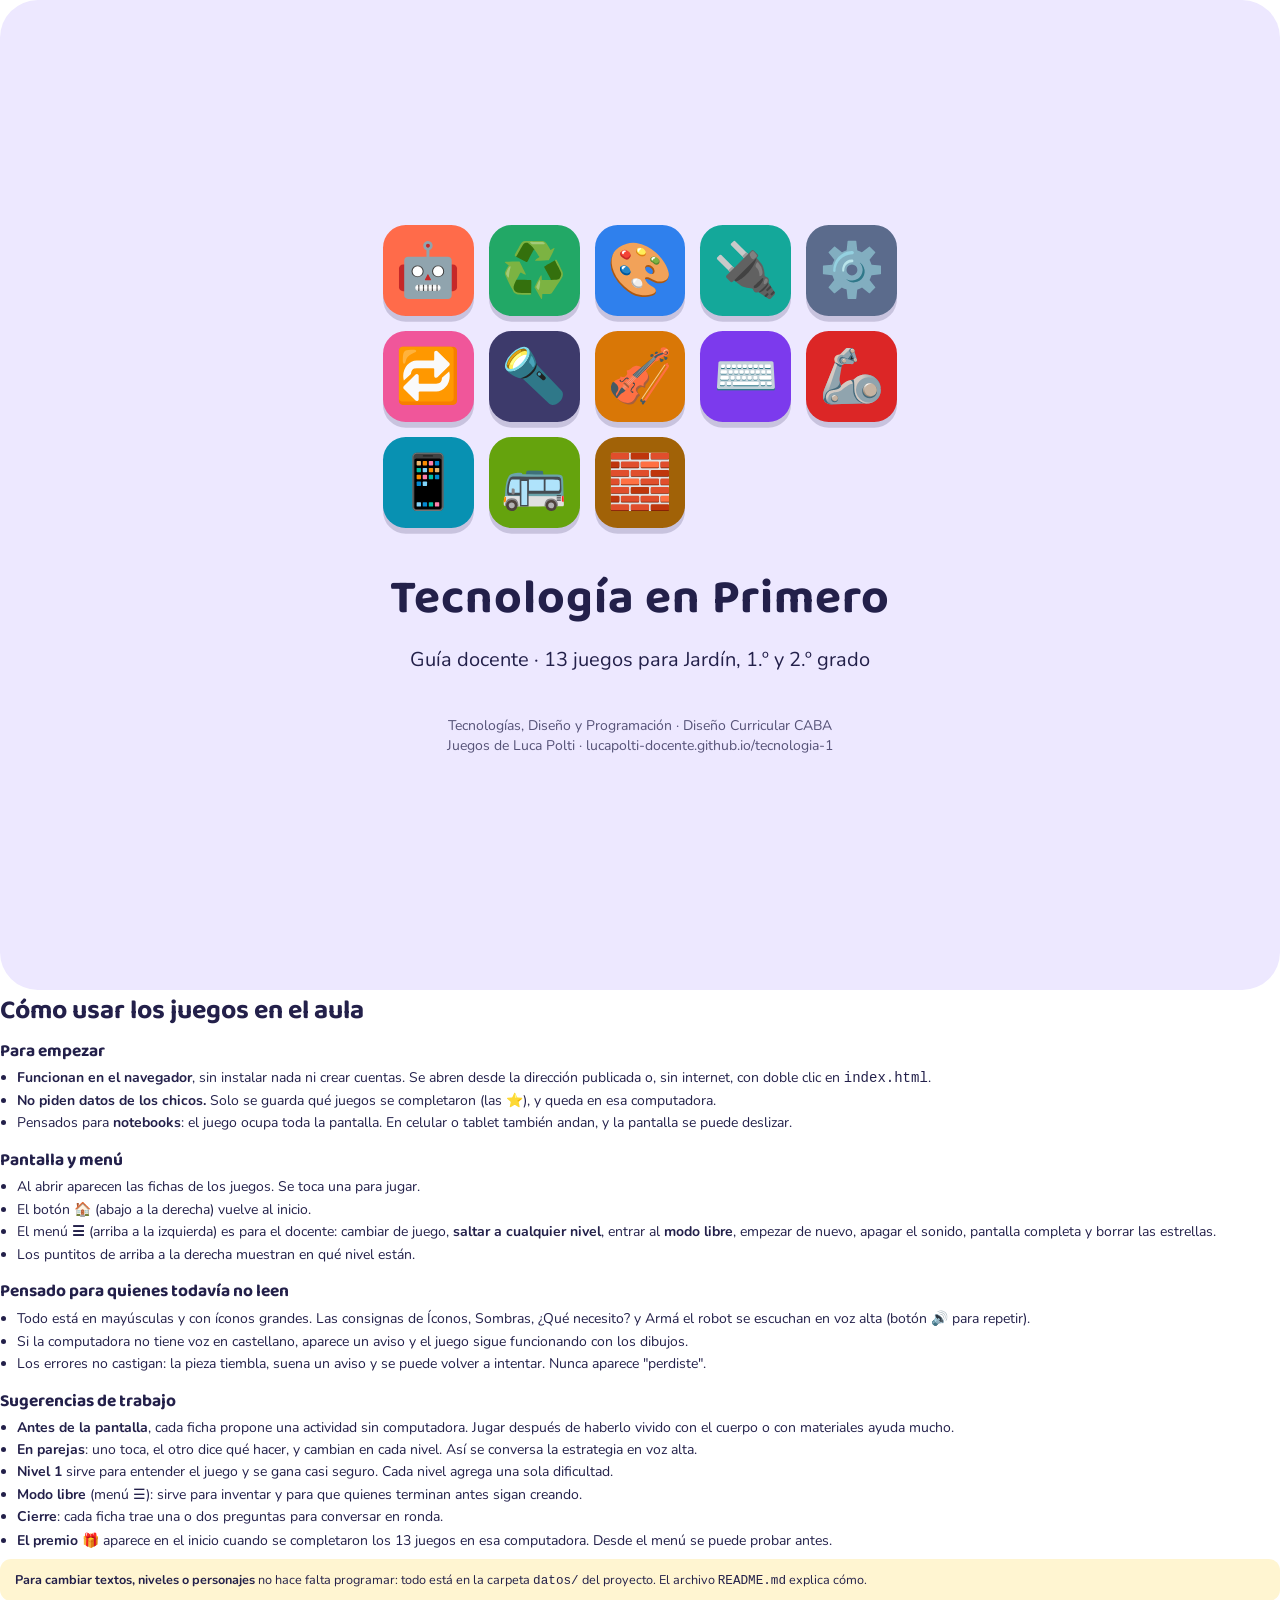
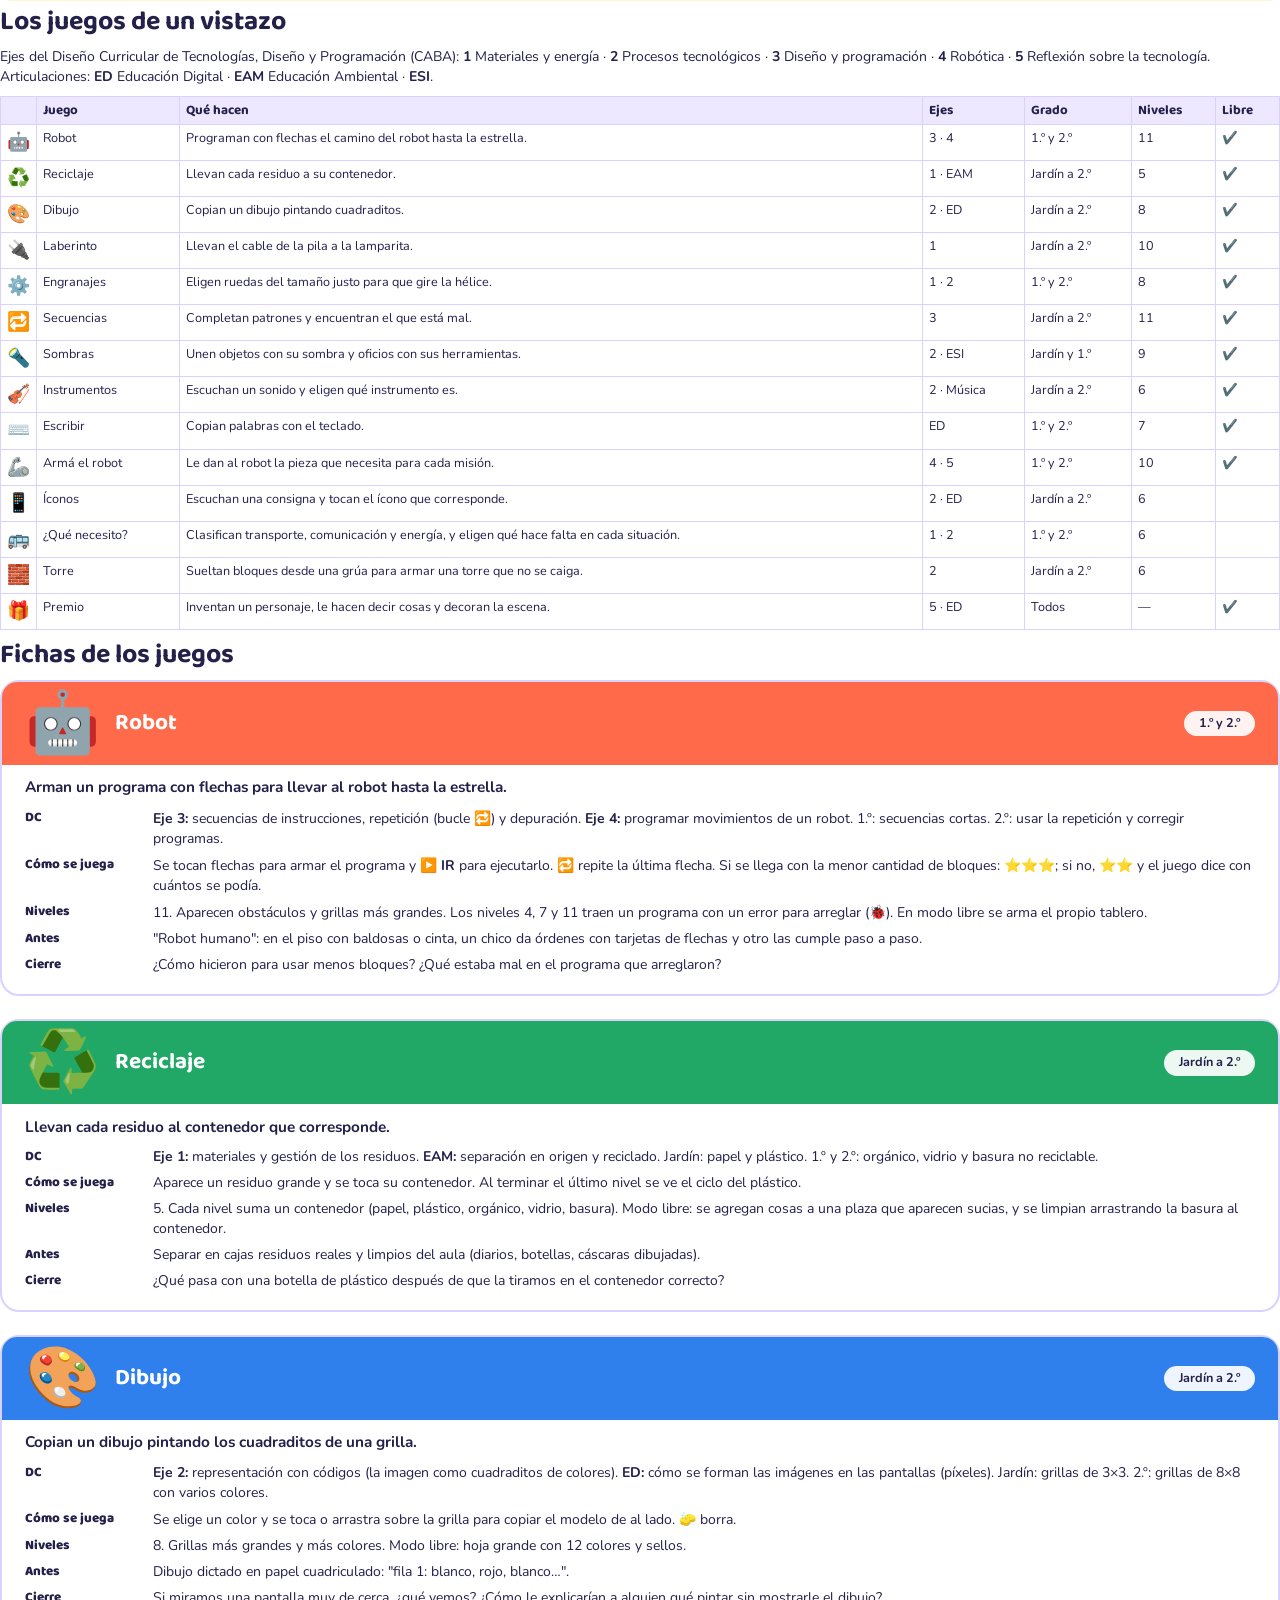
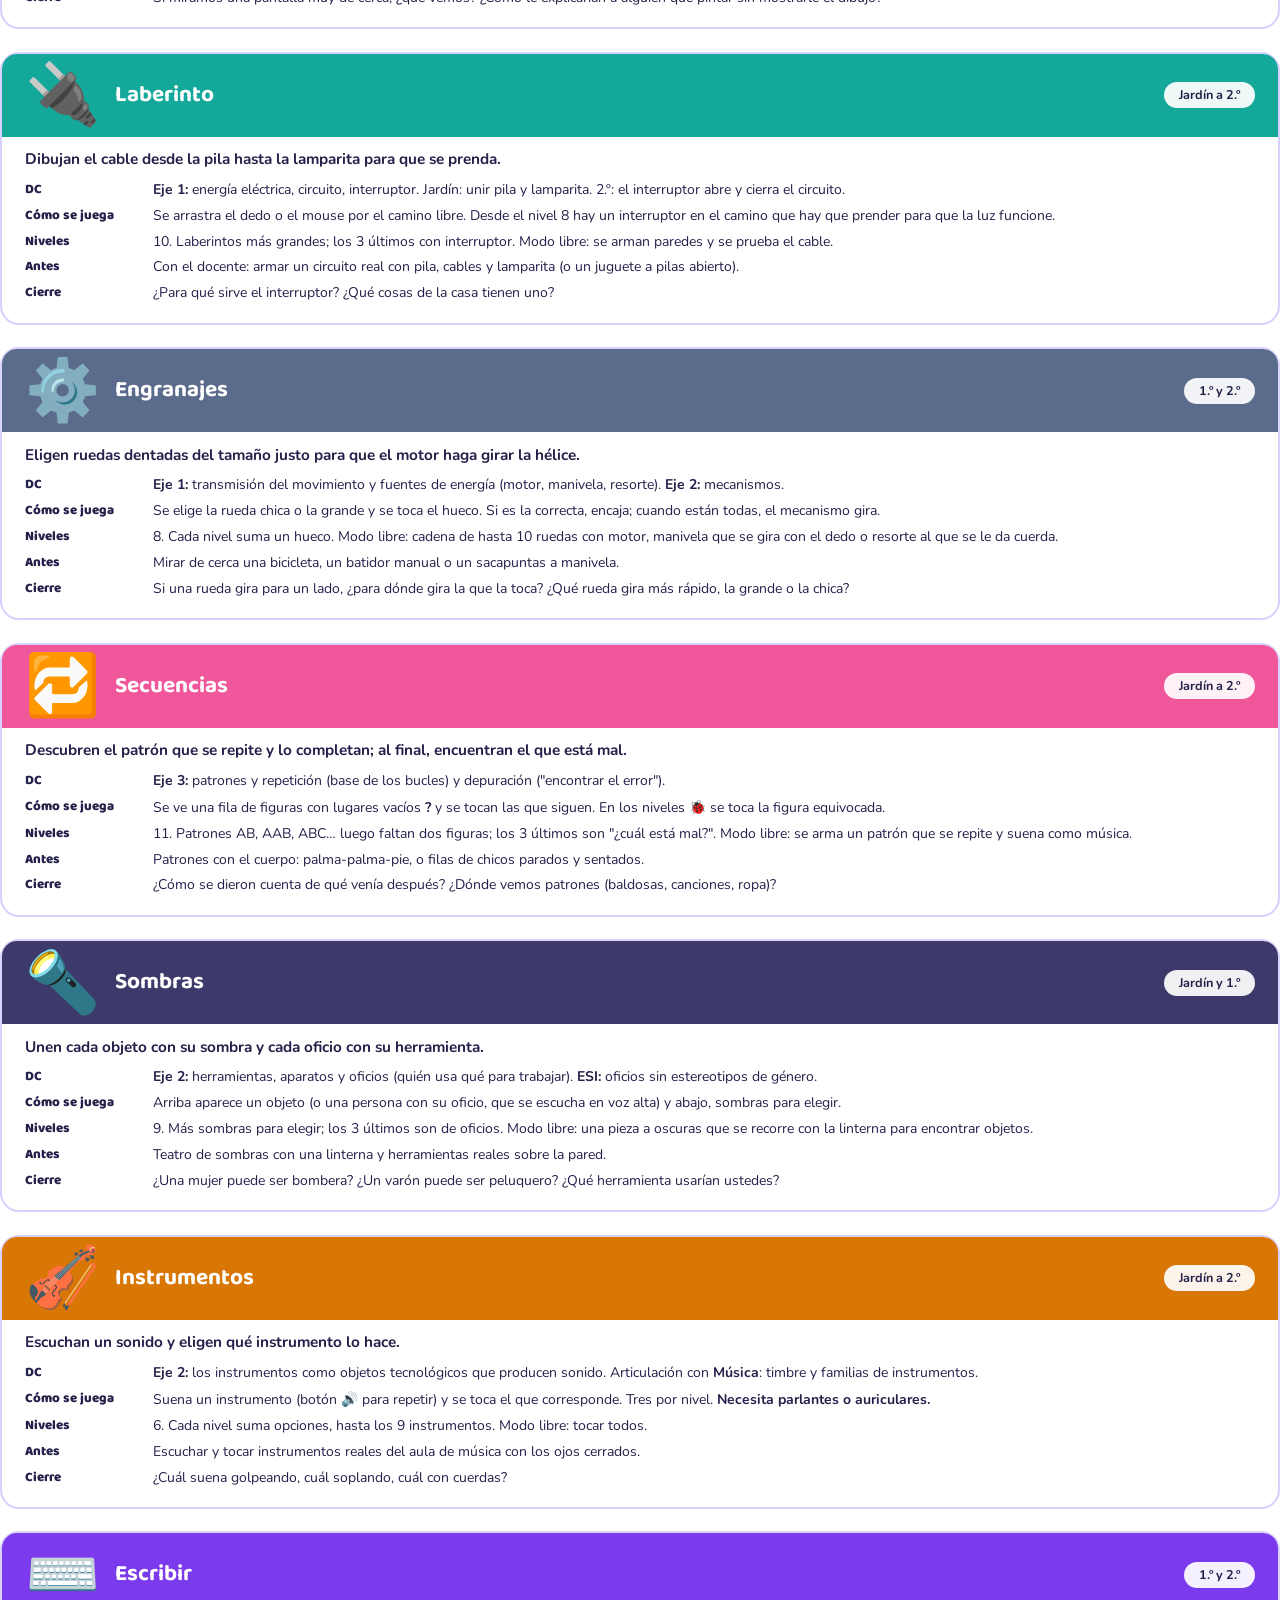
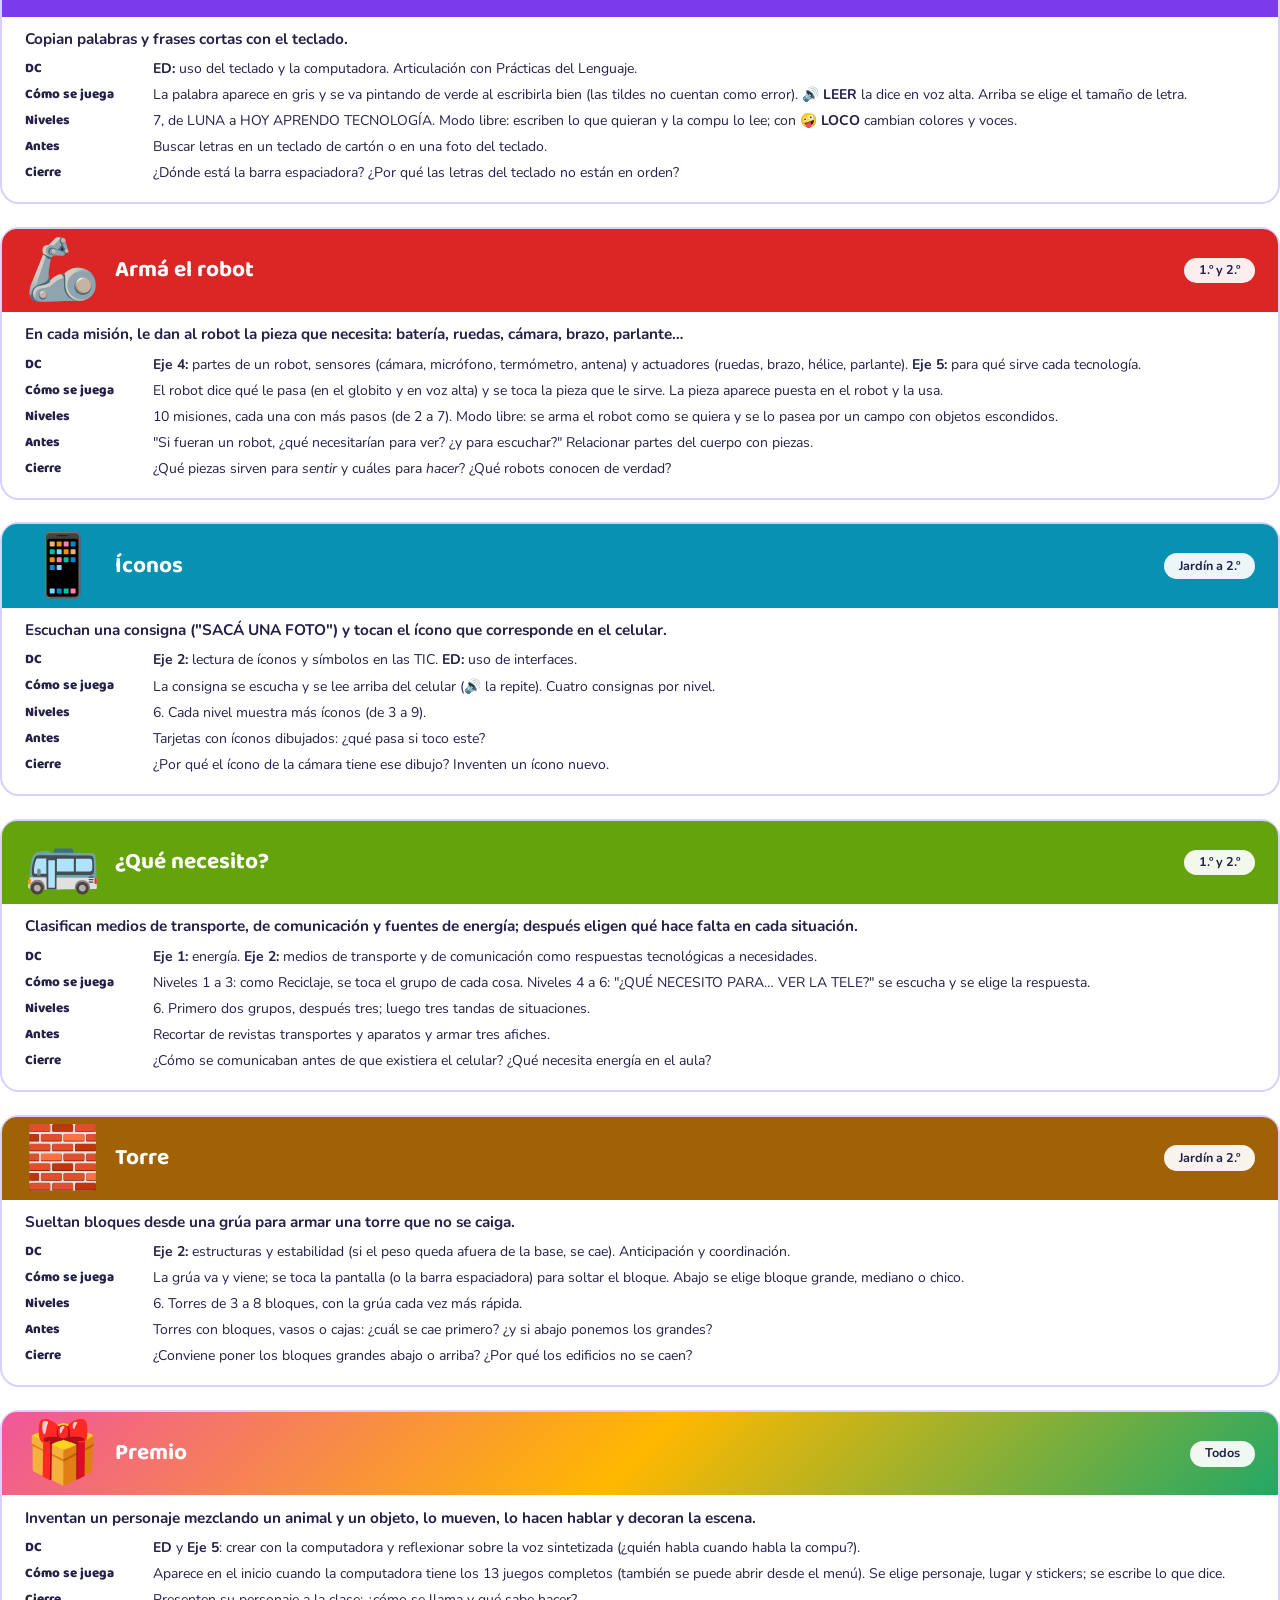
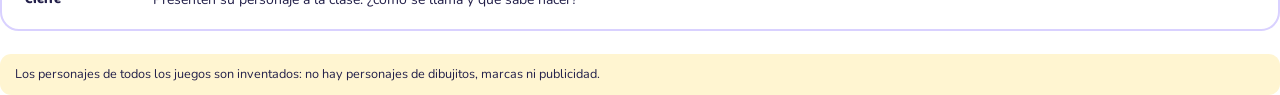
==== docentes/guia-docente.html @ 59cbd18e "Sumar página y guía para docentes, README y decisiones - docentes/index.html con botón para descarga" ====
<!doctype html>
<html lang="es">
<head>
<meta charset="utf-8">
<meta name="viewport" content="width=device-width, initial-scale=1">
<title>Guía docente · Tecnología en Primero</title>
<link rel="stylesheet" href="https://fonts.googleapis.com/css2?family=Baloo+2:wght@600;800&family=Nunito:wght@400;700&family=Noto+Color+Emoji&display=swap">
<style>
/* Para regenerar el PDF: abrir este archivo en Chrome → Imprimir → Guardar como PDF (A4, sin márgenes extra, con gráficos de fondo) */
@page{size:A4;margin:16mm 15mm 16mm 15mm}
:root{--ink:#23204A;--bg:#EDE8FF;--soft:#D9D1FF;--emoji:"Segoe UI Emoji","Apple Color Emoji","Noto Color Emoji",sans-serif}
*{box-sizing:border-box}
body{margin:0;font-family:Nunito,"Trebuchet MS",Arial,var(--emoji);color:var(--ink);font-size:10.5pt;line-height:1.45;-webkit-print-color-adjust:exact;print-color-adjust:exact}
h1,h2,h3{font-family:"Baloo 2","Trebuchet MS",Arial,var(--emoji);line-height:1.1;margin:0 0 .4em}
h2{font-size:20pt;margin-top:.2em}
h3{font-size:13pt;margin-top:1em}
p{margin:.3em 0 .6em}
ul{margin:.2em 0 .6em;padding-left:1.2em}
li{margin:.15em 0}
.pagina{page-break-after:always;break-after:page}
.pagina:last-child{page-break-after:auto;break-after:auto}
.emo{font-family:var(--emoji)}

/* portada */
.portada{height:262mm;display:flex;flex-direction:column;justify-content:center;align-items:center;text-align:center;background:var(--bg);border-radius:10mm;padding:20mm}
.portada .grilla{display:grid;grid-template-columns:repeat(5,1fr);gap:4mm;margin-bottom:12mm}
.portada .grilla span{width:24mm;height:24mm;border-radius:6mm;display:grid;place-items:center;font-size:14mm;font-family:var(--emoji);box-shadow:0 1.5mm 0 rgba(35,32,74,.18)}
.portada h1{font-size:36pt;letter-spacing:.02em}
.portada .sub{font-size:15pt;margin:0 0 10mm}
.portada .pie{font-size:10.5pt;opacity:.75}

/* tablas */
table{width:100%;border-collapse:collapse;font-size:9.5pt;margin:.4em 0 .8em}
th,td{border:1px solid var(--soft);padding:4px 6px;vertical-align:top;text-align:left}
th{background:var(--bg);font-family:"Baloo 2",Arial,sans-serif;font-size:10pt}
td.ico{font-family:var(--emoji);font-size:14pt;text-align:center;width:9mm}

/* fichas */
.ficha{border:2px solid var(--soft);border-radius:5mm;padding:5mm 6mm;margin-bottom:6mm;break-inside:avoid;page-break-inside:avoid}
.ficha header{display:flex;align-items:center;gap:4mm;margin:-5mm -6mm 3mm;padding:3mm 6mm;border-radius:4mm 4mm 0 0;color:#fff}
.ficha header .i{font-size:16mm;line-height:1;font-family:var(--emoji)}
.ficha header h3{margin:0;font-size:17pt;color:#fff}
.ficha header .grado{margin-left:auto;background:rgba(255,255,255,.92);color:var(--ink);border-radius:99px;padding:1mm 4mm;font-weight:700;font-size:9.5pt;white-space:nowrap}
.ficha .que{font-size:11.5pt;font-weight:700}
.ficha dl{display:grid;grid-template-columns:30mm 1fr;gap:1.5mm 4mm;margin:2mm 0 0}
.ficha dt{font-family:"Baloo 2",Arial,sans-serif;font-weight:800;font-size:10pt}
.ficha dd{margin:0}
.nota{background:#FFF5D1;border-radius:3mm;padding:3mm 4mm;font-size:9.5pt}
.recy{display:inline-block;width:1em;height:1em;vertical-align:-.14em}
</style>
</head>
<body>

<!-- PORTADA -->
<section class="pagina">
  <div class="portada">
    <div class="grilla">
      <span style="background:#FF6B4A">🤖</span><span style="background:#22A866">♻️</span><span style="background:#2F80ED">🎨</span><span style="background:#14A89A">🔌</span><span style="background:#5B6B8C">⚙️</span>
      <span style="background:#F0569A">🔁</span><span style="background:#3D3A6B">🔦</span><span style="background:#D97706">🎻</span><span style="background:#7C3AED">⌨️</span><span style="background:#DC2626">🦾</span>
      <span style="background:#0891B2">📱</span><span style="background:#65A30D">🚌</span><span style="background:#A16207">🧱</span>
    </div>
    <h1>Tecnología en Primero</h1>
    <p class="sub">Guía docente · 13 juegos para Jardín, 1.º y 2.º grado</p>
    <p class="pie">Tecnologías, Diseño y Programación · Diseño Curricular CABA<br>Juegos de Luca Polti · lucapolti-docente.github.io/tecnologia-1</p>
  </div>
</section>

<!-- CÓMO USAR -->
<section class="pagina">
  <h2>Cómo usar los juegos en el aula</h2>
  <h3>Para empezar</h3>
  <ul>
    <li><b>Funcionan en el navegador</b>, sin instalar nada ni crear cuentas. Se abren desde la dirección publicada o, sin internet, con doble clic en <code>index.html</code>.</li>
    <li><b>No piden datos de los chicos.</b> Solo se guarda qué juegos se completaron (las ⭐), y queda en esa computadora.</li>
    <li>Pensados para <b>notebooks</b>: el juego ocupa toda la pantalla. En celular o tablet también andan, y la pantalla se puede deslizar.</li>
  </ul>
  <h3>Pantalla y menú</h3>
  <ul>
    <li>Al abrir aparecen las fichas de los juegos. Se toca una para jugar.</li>
    <li>El botón <span class="emo">🏠</span> (abajo a la derecha) vuelve al inicio.</li>
    <li>El menú <b>☰</b> (arriba a la izquierda) es para el docente: cambiar de juego, <b>saltar a cualquier nivel</b>, entrar al <b>modo libre</b>, empezar de nuevo, apagar el sonido, pantalla completa y borrar las estrellas.</li>
    <li>Los puntitos de arriba a la derecha muestran en qué nivel están.</li>
  </ul>
  <h3>Pensado para quienes todavía no leen</h3>
  <ul>
    <li>Todo está en mayúsculas y con íconos grandes. Las consignas de Íconos, Sombras, ¿Qué necesito? y Armá el robot se escuchan en voz alta (botón <span class="emo">🔊</span> para repetir).</li>
    <li>Si la computadora no tiene voz en castellano, aparece un aviso y el juego sigue funcionando con los dibujos.</li>
    <li>Los errores no castigan: la pieza tiembla, suena un aviso y se puede volver a intentar. Nunca aparece "perdiste".</li>
  </ul>
  <h3>Sugerencias de trabajo</h3>
  <ul>
    <li><b>Antes de la pantalla</b>, cada ficha propone una actividad sin computadora. Jugar después de haberlo vivido con el cuerpo o con materiales ayuda mucho.</li>
    <li><b>En parejas</b>: uno toca, el otro dice qué hacer, y cambian en cada nivel. Así se conversa la estrategia en voz alta.</li>
    <li><b>Nivel 1</b> sirve para entender el juego y se gana casi seguro. Cada nivel agrega una sola dificultad.</li>
    <li><b>Modo libre</b> (menú ☰): sirve para inventar y para que quienes terminan antes sigan creando.</li>
    <li><b>Cierre</b>: cada ficha trae una o dos preguntas para conversar en ronda.</li>
    <li><b>El premio <span class="emo">🎁</span></b> aparece en el inicio cuando se completaron los 13 juegos en esa computadora. Desde el menú se puede probar antes.</li>
  </ul>
  <div class="nota"><b>Para cambiar textos, niveles o personajes</b> no hace falta programar: todo está en la carpeta <code>datos/</code> del proyecto. El archivo <code>README.md</code> explica cómo.</div>
</section>

<!-- TABLA -->
<section class="pagina">
  <h2>Los juegos de un vistazo</h2>
  <p>Ejes del Diseño Curricular de Tecnologías, Diseño y Programación (CABA):
    <b>1</b> Materiales y energía · <b>2</b> Procesos tecnológicos · <b>3</b> Diseño y programación · <b>4</b> Robótica · <b>5</b> Reflexión sobre la tecnología.
    Articulaciones: <b>ED</b> Educación Digital · <b>EAM</b> Educación Ambiental · <b>ESI</b>.</p>
  <table>
    <tr><th></th><th>Juego</th><th>Qué hacen</th><th>Ejes</th><th>Grado</th><th>Niveles</th><th>Libre</th></tr>
    <tr><td class="ico">🤖</td><td>Robot</td><td>Programan con flechas el camino del robot hasta la estrella.</td><td>3 · 4</td><td>1.º y 2.º</td><td>11</td><td>✔</td></tr>
    <tr><td class="ico">♻️</td><td>Reciclaje</td><td>Llevan cada residuo a su contenedor.</td><td>1 · EAM</td><td>Jardín a 2.º</td><td>5</td><td>✔</td></tr>
    <tr><td class="ico">🎨</td><td>Dibujo</td><td>Copian un dibujo pintando cuadraditos.</td><td>2 · ED</td><td>Jardín a 2.º</td><td>8</td><td>✔</td></tr>
    <tr><td class="ico">🔌</td><td>Laberinto</td><td>Llevan el cable de la pila a la lamparita.</td><td>1</td><td>Jardín a 2.º</td><td>10</td><td>✔</td></tr>
    <tr><td class="ico">⚙️</td><td>Engranajes</td><td>Eligen ruedas del tamaño justo para que gire la hélice.</td><td>1 · 2</td><td>1.º y 2.º</td><td>8</td><td>✔</td></tr>
    <tr><td class="ico">🔁</td><td>Secuencias</td><td>Completan patrones y encuentran el que está mal.</td><td>3</td><td>Jardín a 2.º</td><td>11</td><td>✔</td></tr>
    <tr><td class="ico">🔦</td><td>Sombras</td><td>Unen objetos con su sombra y oficios con sus herramientas.</td><td>2 · ESI</td><td>Jardín y 1.º</td><td>9</td><td>✔</td></tr>
    <tr><td class="ico">🎻</td><td>Instrumentos</td><td>Escuchan un sonido y eligen qué instrumento es.</td><td>2 · Música</td><td>Jardín a 2.º</td><td>6</td><td>✔</td></tr>
    <tr><td class="ico">⌨️</td><td>Escribir</td><td>Copian palabras con el teclado.</td><td>ED</td><td>1.º y 2.º</td><td>7</td><td>✔</td></tr>
    <tr><td class="ico">🦾</td><td>Armá el robot</td><td>Le dan al robot la pieza que necesita para cada misión.</td><td>4 · 5</td><td>1.º y 2.º</td><td>10</td><td>✔</td></tr>
    <tr><td class="ico">📱</td><td>Íconos</td><td>Escuchan una consigna y tocan el ícono que corresponde.</td><td>2 · ED</td><td>Jardín a 2.º</td><td>6</td><td></td></tr>
    <tr><td class="ico">🚌</td><td>¿Qué necesito?</td><td>Clasifican transporte, comunicación y energía, y eligen qué hace falta en cada situación.</td><td>1 · 2</td><td>1.º y 2.º</td><td>6</td><td></td></tr>
    <tr><td class="ico">🧱</td><td>Torre</td><td>Sueltan bloques desde una grúa para armar una torre que no se caiga.</td><td>2</td><td>Jardín a 2.º</td><td>6</td><td></td></tr>
    <tr><td class="ico">🎁</td><td>Premio</td><td>Inventan un personaje, le hacen decir cosas y decoran la escena.</td><td>5 · ED</td><td>Todos</td><td>—</td><td>✔</td></tr>
  </table>
</section>

<!-- FICHAS -->
<section class="pagina">
  <h2>Fichas de los juegos</h2>

  <div class="ficha"><header style="background:#FF6B4A"><span class="i">🤖</span><h3>Robot</h3><span class="grado">1.º y 2.º</span></header>
    <p class="que">Arman un programa con flechas para llevar al robot hasta la estrella.</p>
    <dl>
      <dt>DC</dt><dd><b>Eje 3:</b> secuencias de instrucciones, repetición (bucle <span class="emo">🔁</span>) y depuración. <b>Eje 4:</b> programar movimientos de un robot. 1.º: secuencias cortas. 2.º: usar la repetición y corregir programas.</dd>
      <dt>Cómo se juega</dt><dd>Se tocan flechas para armar el programa y <b>▶ IR</b> para ejecutarlo. <span class="emo">🔁</span> repite la última flecha. Si se llega con la menor cantidad de bloques: <span class="emo">⭐⭐⭐</span>; si no, <span class="emo">⭐⭐</span> y el juego dice con cuántos se podía.</dd>
      <dt>Niveles</dt><dd>11. Aparecen obstáculos y grillas más grandes. Los niveles 4, 7 y 11 traen un programa con un error para arreglar (<span class="emo">🐞</span>). En modo libre se arma el propio tablero.</dd>
      <dt>Antes</dt><dd>"Robot humano": en el piso con baldosas o cinta, un chico da órdenes con tarjetas de flechas y otro las cumple paso a paso.</dd>
      <dt>Cierre</dt><dd>¿Cómo hicieron para usar menos bloques? ¿Qué estaba mal en el programa que arreglaron?</dd>
    </dl></div>

  <div class="ficha"><header style="background:#22A866"><span class="i">♻️</span><h3>Reciclaje</h3><span class="grado">Jardín a 2.º</span></header>
    <p class="que">Llevan cada residuo al contenedor que corresponde.</p>
    <dl>
      <dt>DC</dt><dd><b>Eje 1:</b> materiales y gestión de los residuos. <b>EAM:</b> separación en origen y reciclado. Jardín: papel y plástico. 1.º y 2.º: orgánico, vidrio y basura no reciclable.</dd>
      <dt>Cómo se juega</dt><dd>Aparece un residuo grande y se toca su contenedor. Al terminar el último nivel se ve el ciclo del plástico.</dd>
      <dt>Niveles</dt><dd>5. Cada nivel suma un contenedor (papel, plástico, orgánico, vidrio, basura). Modo libre: se agregan cosas a una plaza que aparecen sucias, y se limpian arrastrando la basura al contenedor.</dd>
      <dt>Antes</dt><dd>Separar en cajas residuos reales y limpios del aula (diarios, botellas, cáscaras dibujadas).</dd>
      <dt>Cierre</dt><dd>¿Qué pasa con una botella de plástico después de que la tiramos en el contenedor correcto?</dd>
    </dl></div>
</section>

<section class="pagina">
  <div class="ficha"><header style="background:#2F80ED"><span class="i">🎨</span><h3>Dibujo</h3><span class="grado">Jardín a 2.º</span></header>
    <p class="que">Copian un dibujo pintando los cuadraditos de una grilla.</p>
    <dl>
      <dt>DC</dt><dd><b>Eje 2:</b> representación con códigos (la imagen como cuadraditos de colores). <b>ED:</b> cómo se forman las imágenes en las pantallas (píxeles). Jardín: grillas de 3×3. 2.º: grillas de 8×8 con varios colores.</dd>
      <dt>Cómo se juega</dt><dd>Se elige un color y se toca o arrastra sobre la grilla para copiar el modelo de al lado. <span class="emo">🧽</span> borra.</dd>
      <dt>Niveles</dt><dd>8. Grillas más grandes y más colores. Modo libre: hoja grande con 12 colores y sellos.</dd>
      <dt>Antes</dt><dd>Dibujo dictado en papel cuadriculado: "fila 1: blanco, rojo, blanco…".</dd>
      <dt>Cierre</dt><dd>Si miramos una pantalla muy de cerca, ¿qué vemos? ¿Cómo le explicarían a alguien qué pintar sin mostrarle el dibujo?</dd>
    </dl></div>

  <div class="ficha"><header style="background:#14A89A"><span class="i">🔌</span><h3>Laberinto</h3><span class="grado">Jardín a 2.º</span></header>
    <p class="que">Dibujan el cable desde la pila hasta la lamparita para que se prenda.</p>
    <dl>
      <dt>DC</dt><dd><b>Eje 1:</b> energía eléctrica, circuito, interruptor. Jardín: unir pila y lamparita. 2.º: el interruptor abre y cierra el circuito.</dd>
      <dt>Cómo se juega</dt><dd>Se arrastra el dedo o el mouse por el camino libre. Desde el nivel 8 hay un interruptor en el camino que hay que prender para que la luz funcione.</dd>
      <dt>Niveles</dt><dd>10. Laberintos más grandes; los 3 últimos con interruptor. Modo libre: se arman paredes y se prueba el cable.</dd>
      <dt>Antes</dt><dd>Con el docente: armar un circuito real con pila, cables y lamparita (o un juguete a pilas abierto).</dd>
      <dt>Cierre</dt><dd>¿Para qué sirve el interruptor? ¿Qué cosas de la casa tienen uno?</dd>
    </dl></div>
</section>

<section class="pagina">
  <div class="ficha"><header style="background:#5B6B8C"><span class="i">⚙️</span><h3>Engranajes</h3><span class="grado">1.º y 2.º</span></header>
    <p class="que">Eligen ruedas dentadas del tamaño justo para que el motor haga girar la hélice.</p>
    <dl>
      <dt>DC</dt><dd><b>Eje 1:</b> transmisión del movimiento y fuentes de energía (motor, manivela, resorte). <b>Eje 2:</b> mecanismos.</dd>
      <dt>Cómo se juega</dt><dd>Se elige la rueda chica o la grande y se toca el hueco. Si es la correcta, encaja; cuando están todas, el mecanismo gira.</dd>
      <dt>Niveles</dt><dd>8. Cada nivel suma un hueco. Modo libre: cadena de hasta 10 ruedas con motor, manivela que se gira con el dedo o resorte al que se le da cuerda.</dd>
      <dt>Antes</dt><dd>Mirar de cerca una bicicleta, un batidor manual o un sacapuntas a manivela.</dd>
      <dt>Cierre</dt><dd>Si una rueda gira para un lado, ¿para dónde gira la que la toca? ¿Qué rueda gira más rápido, la grande o la chica?</dd>
    </dl></div>

  <div class="ficha"><header style="background:#F0569A"><span class="i">🔁</span><h3>Secuencias</h3><span class="grado">Jardín a 2.º</span></header>
    <p class="que">Descubren el patrón que se repite y lo completan; al final, encuentran el que está mal.</p>
    <dl>
      <dt>DC</dt><dd><b>Eje 3:</b> patrones y repetición (base de los bucles) y depuración ("encontrar el error").</dd>
      <dt>Cómo se juega</dt><dd>Se ve una fila de figuras con lugares vacíos <b>?</b> y se tocan las que siguen. En los niveles <span class="emo">🐞</span> se toca la figura equivocada.</dd>
      <dt>Niveles</dt><dd>11. Patrones AB, AAB, ABC… luego faltan dos figuras; los 3 últimos son "¿cuál está mal?". Modo libre: se arma un patrón que se repite y suena como música.</dd>
      <dt>Antes</dt><dd>Patrones con el cuerpo: palma-palma-pie, o filas de chicos parados y sentados.</dd>
      <dt>Cierre</dt><dd>¿Cómo se dieron cuenta de qué venía después? ¿Dónde vemos patrones (baldosas, canciones, ropa)?</dd>
    </dl></div>
</section>

<section class="pagina">
  <div class="ficha"><header style="background:#3D3A6B"><span class="i">🔦</span><h3>Sombras</h3><span class="grado">Jardín y 1.º</span></header>
    <p class="que">Unen cada objeto con su sombra y cada oficio con su herramienta.</p>
    <dl>
      <dt>DC</dt><dd><b>Eje 2:</b> herramientas, aparatos y oficios (quién usa qué para trabajar). <b>ESI:</b> oficios sin estereotipos de género.</dd>
      <dt>Cómo se juega</dt><dd>Arriba aparece un objeto (o una persona con su oficio, que se escucha en voz alta) y abajo, sombras para elegir.</dd>
      <dt>Niveles</dt><dd>9. Más sombras para elegir; los 3 últimos son de oficios. Modo libre: una pieza a oscuras que se recorre con la linterna para encontrar objetos.</dd>
      <dt>Antes</dt><dd>Teatro de sombras con una linterna y herramientas reales sobre la pared.</dd>
      <dt>Cierre</dt><dd>¿Una mujer puede ser bombera? ¿Un varón puede ser peluquero? ¿Qué herramienta usarían ustedes?</dd>
    </dl></div>

  <div class="ficha"><header style="background:#D97706"><span class="i">🎻</span><h3>Instrumentos</h3><span class="grado">Jardín a 2.º</span></header>
    <p class="que">Escuchan un sonido y eligen qué instrumento lo hace.</p>
    <dl>
      <dt>DC</dt><dd><b>Eje 2:</b> los instrumentos como objetos tecnológicos que producen sonido. Articulación con <b>Música</b>: timbre y familias de instrumentos.</dd>
      <dt>Cómo se juega</dt><dd>Suena un instrumento (botón <span class="emo">🔊</span> para repetir) y se toca el que corresponde. Tres por nivel. <b>Necesita parlantes o auriculares.</b></dd>
      <dt>Niveles</dt><dd>6. Cada nivel suma opciones, hasta los 9 instrumentos. Modo libre: tocar todos.</dd>
      <dt>Antes</dt><dd>Escuchar y tocar instrumentos reales del aula de música con los ojos cerrados.</dd>
      <dt>Cierre</dt><dd>¿Cuál suena golpeando, cuál soplando, cuál con cuerdas?</dd>
    </dl></div>
</section>

<section class="pagina">
  <div class="ficha"><header style="background:#7C3AED"><span class="i">⌨️</span><h3>Escribir</h3><span class="grado">1.º y 2.º</span></header>
    <p class="que">Copian palabras y frases cortas con el teclado.</p>
    <dl>
      <dt>DC</dt><dd><b>ED:</b> uso del teclado y la computadora. Articulación con Prácticas del Lenguaje.</dd>
      <dt>Cómo se juega</dt><dd>La palabra aparece en gris y se va pintando de verde al escribirla bien (las tildes no cuentan como error). <b>🔊 LEER</b> la dice en voz alta. Arriba se elige el tamaño de letra.</dd>
      <dt>Niveles</dt><dd>7, de LUNA a HOY APRENDO TECNOLOGÍA. Modo libre: escriben lo que quieran y la compu lo lee; con <b>🤪 LOCO</b> cambian colores y voces.</dd>
      <dt>Antes</dt><dd>Buscar letras en un teclado de cartón o en una foto del teclado.</dd>
      <dt>Cierre</dt><dd>¿Dónde está la barra espaciadora? ¿Por qué las letras del teclado no están en orden?</dd>
    </dl></div>

  <div class="ficha"><header style="background:#DC2626"><span class="i">🦾</span><h3>Armá el robot</h3><span class="grado">1.º y 2.º</span></header>
    <p class="que">En cada misión, le dan al robot la pieza que necesita: batería, ruedas, cámara, brazo, parlante…</p>
    <dl>
      <dt>DC</dt><dd><b>Eje 4:</b> partes de un robot, sensores (cámara, micrófono, termómetro, antena) y actuadores (ruedas, brazo, hélice, parlante). <b>Eje 5:</b> para qué sirve cada tecnología.</dd>
      <dt>Cómo se juega</dt><dd>El robot dice qué le pasa (en el globito y en voz alta) y se toca la pieza que le sirve. La pieza aparece puesta en el robot y la usa.</dd>
      <dt>Niveles</dt><dd>10 misiones, cada una con más pasos (de 2 a 7). Modo libre: se arma el robot como se quiera y se lo pasea por un campo con objetos escondidos.</dd>
      <dt>Antes</dt><dd>"Si fueran un robot, ¿qué necesitarían para ver? ¿y para escuchar?" Relacionar partes del cuerpo con piezas.</dd>
      <dt>Cierre</dt><dd>¿Qué piezas sirven para <i>sentir</i> y cuáles para <i>hacer</i>? ¿Qué robots conocen de verdad?</dd>
    </dl></div>
</section>

<section class="pagina">
  <div class="ficha"><header style="background:#0891B2"><span class="i">📱</span><h3>Íconos</h3><span class="grado">Jardín a 2.º</span></header>
    <p class="que">Escuchan una consigna ("SACÁ UNA FOTO") y tocan el ícono que corresponde en el celular.</p>
    <dl>
      <dt>DC</dt><dd><b>Eje 2:</b> lectura de íconos y símbolos en las TIC. <b>ED:</b> uso de interfaces.</dd>
      <dt>Cómo se juega</dt><dd>La consigna se escucha y se lee arriba del celular (<span class="emo">🔊</span> la repite). Cuatro consignas por nivel.</dd>
      <dt>Niveles</dt><dd>6. Cada nivel muestra más íconos (de 3 a 9).</dd>
      <dt>Antes</dt><dd>Tarjetas con íconos dibujados: ¿qué pasa si toco este?</dd>
      <dt>Cierre</dt><dd>¿Por qué el ícono de la cámara tiene ese dibujo? Inventen un ícono nuevo.</dd>
    </dl></div>

  <div class="ficha"><header style="background:#65A30D"><span class="i">🚌</span><h3>¿Qué necesito?</h3><span class="grado">1.º y 2.º</span></header>
    <p class="que">Clasifican medios de transporte, de comunicación y fuentes de energía; después eligen qué hace falta en cada situación.</p>
    <dl>
      <dt>DC</dt><dd><b>Eje 1:</b> energía. <b>Eje 2:</b> medios de transporte y de comunicación como respuestas tecnológicas a necesidades.</dd>
      <dt>Cómo se juega</dt><dd>Niveles 1 a 3: como Reciclaje, se toca el grupo de cada cosa. Niveles 4 a 6: "¿QUÉ NECESITO PARA… VER LA TELE?" se escucha y se elige la respuesta.</dd>
      <dt>Niveles</dt><dd>6. Primero dos grupos, después tres; luego tres tandas de situaciones.</dd>
      <dt>Antes</dt><dd>Recortar de revistas transportes y aparatos y armar tres afiches.</dd>
      <dt>Cierre</dt><dd>¿Cómo se comunicaban antes de que existiera el celular? ¿Qué necesita energía en el aula?</dd>
    </dl></div>
</section>

<section class="pagina">
  <div class="ficha"><header style="background:#A16207"><span class="i">🧱</span><h3>Torre</h3><span class="grado">Jardín a 2.º</span></header>
    <p class="que">Sueltan bloques desde una grúa para armar una torre que no se caiga.</p>
    <dl>
      <dt>DC</dt><dd><b>Eje 2:</b> estructuras y estabilidad (si el peso queda afuera de la base, se cae). Anticipación y coordinación.</dd>
      <dt>Cómo se juega</dt><dd>La grúa va y viene; se toca la pantalla (o la barra espaciadora) para soltar el bloque. Abajo se elige bloque grande, mediano o chico.</dd>
      <dt>Niveles</dt><dd>6. Torres de 3 a 8 bloques, con la grúa cada vez más rápida.</dd>
      <dt>Antes</dt><dd>Torres con bloques, vasos o cajas: ¿cuál se cae primero? ¿y si abajo ponemos los grandes?</dd>
      <dt>Cierre</dt><dd>¿Conviene poner los bloques grandes abajo o arriba? ¿Por qué los edificios no se caen?</dd>
    </dl></div>

  <div class="ficha"><header style="background:linear-gradient(135deg,#F0569A,#FFB800 50%,#22A866)"><span class="i">🎁</span><h3>Premio</h3><span class="grado">Todos</span></header>
    <p class="que">Inventan un personaje mezclando un animal y un objeto, lo mueven, lo hacen hablar y decoran la escena.</p>
    <dl>
      <dt>DC</dt><dd><b>ED</b> y <b>Eje 5</b>: crear con la computadora y reflexionar sobre la voz sintetizada (¿quién habla cuando habla la compu?).</dd>
      <dt>Cómo se juega</dt><dd>Aparece en el inicio cuando la computadora tiene los 13 juegos completos (también se puede abrir desde el menú). Se elige personaje, lugar y stickers; se escribe lo que dice.</dd>
      <dt>Cierre</dt><dd>Presenten su personaje a la clase: ¿cómo se llama y qué sabe hacer?</dd>
    </dl></div>

  <div class="nota">Los personajes de todos los juegos son inventados: no hay personajes de dibujitos, marcas ni publicidad.</div>
</section>

</body>
</html>
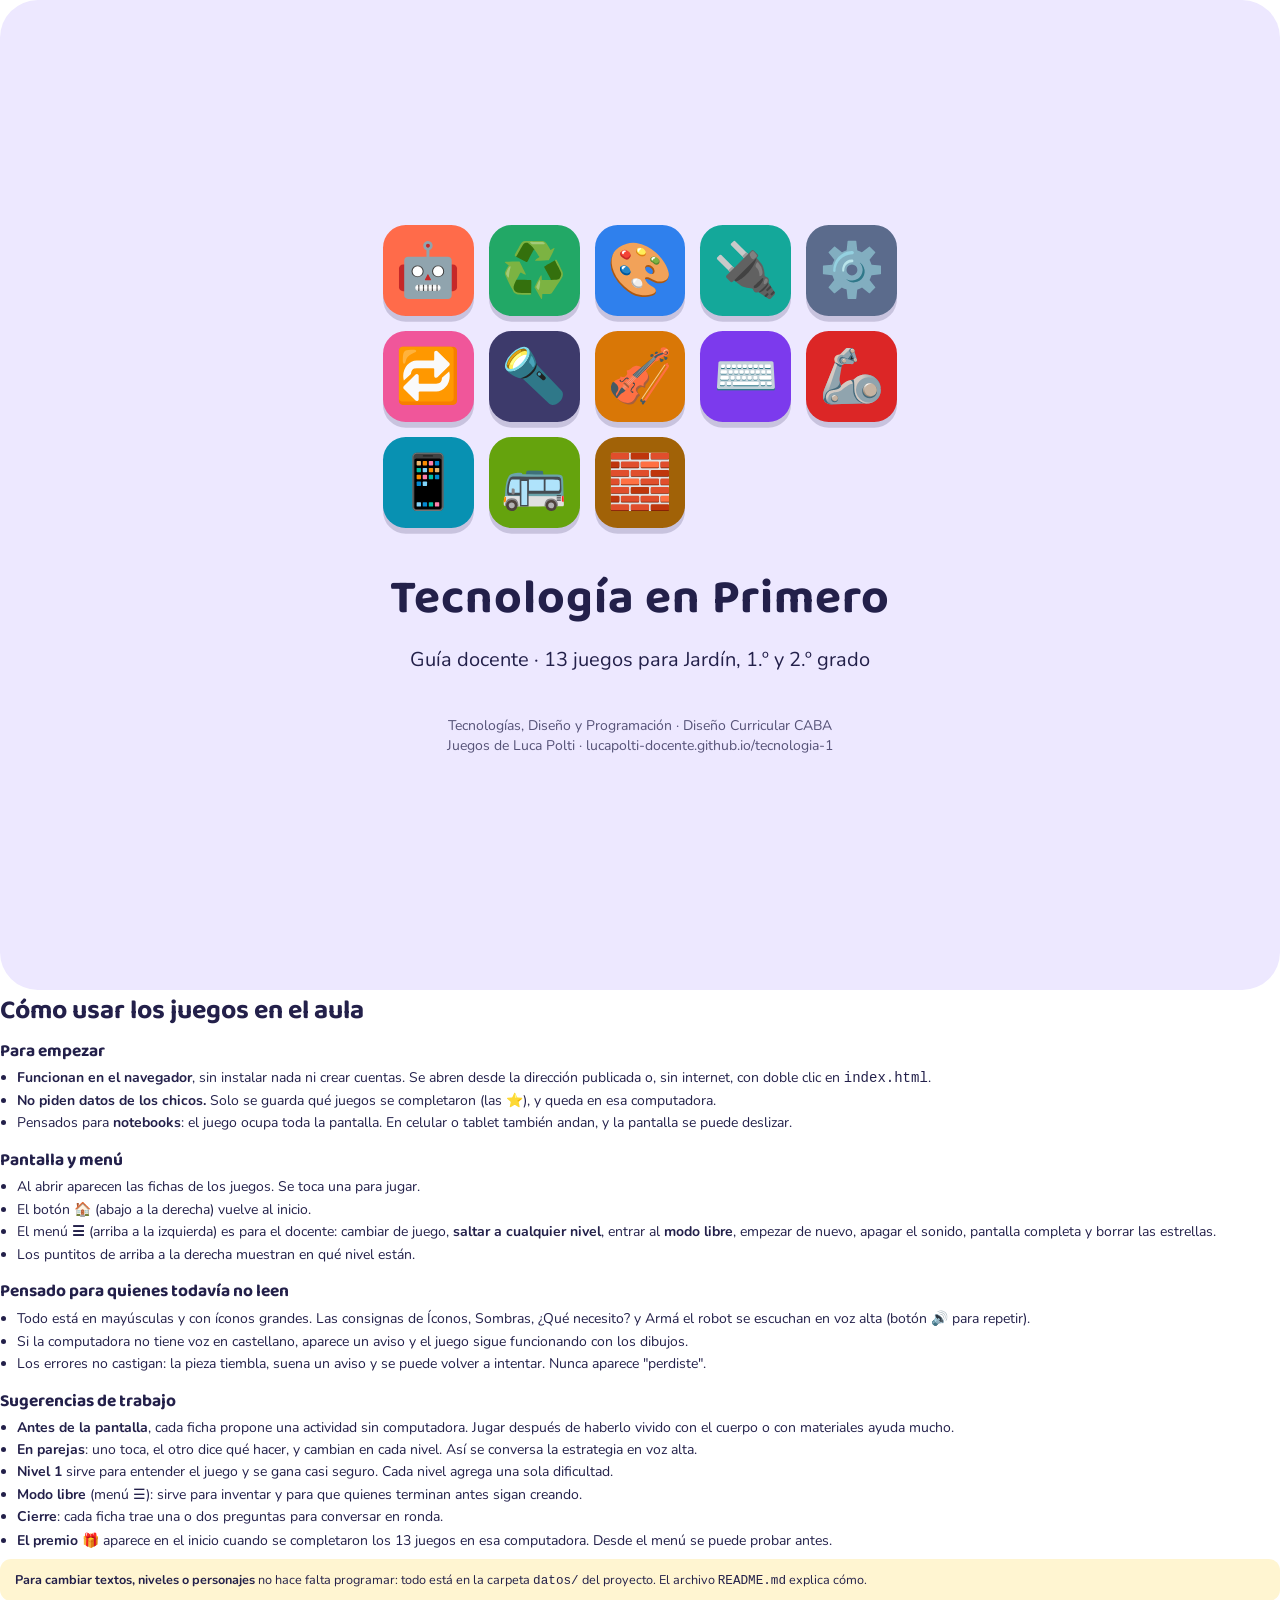
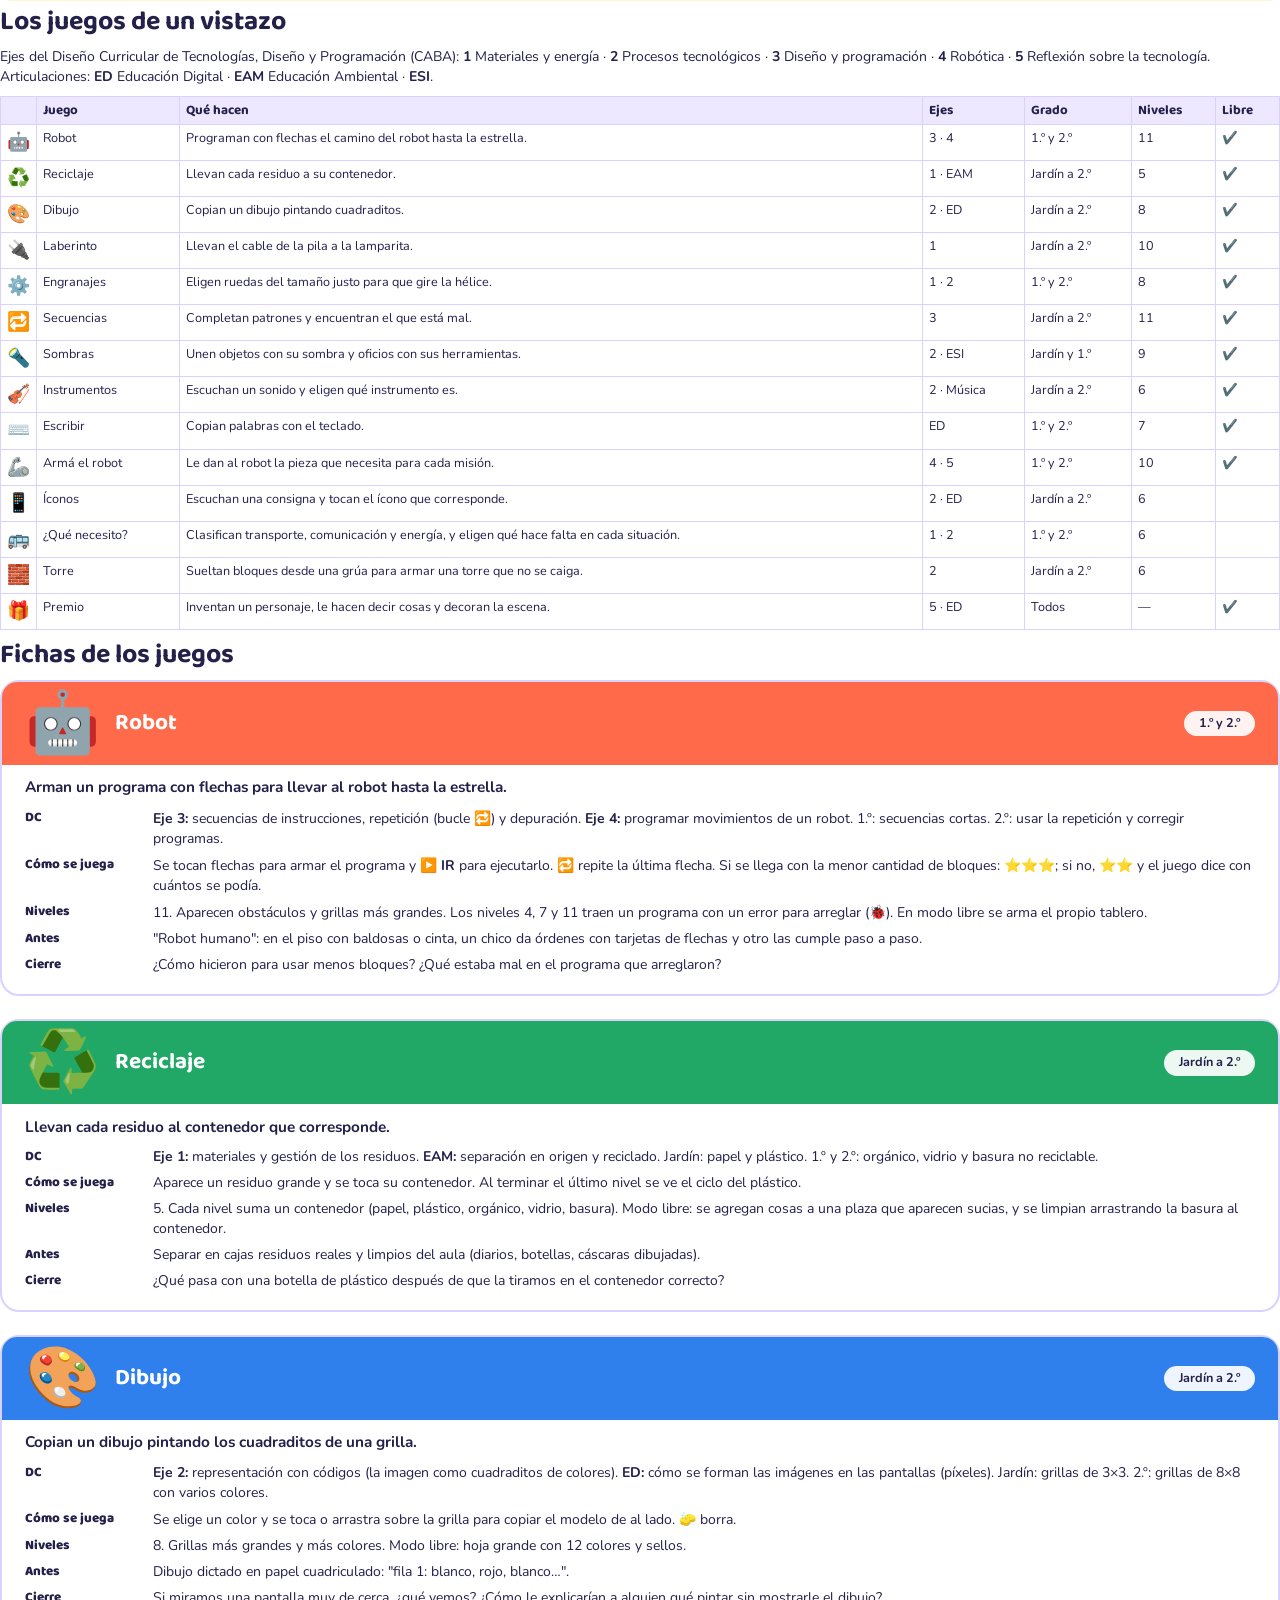
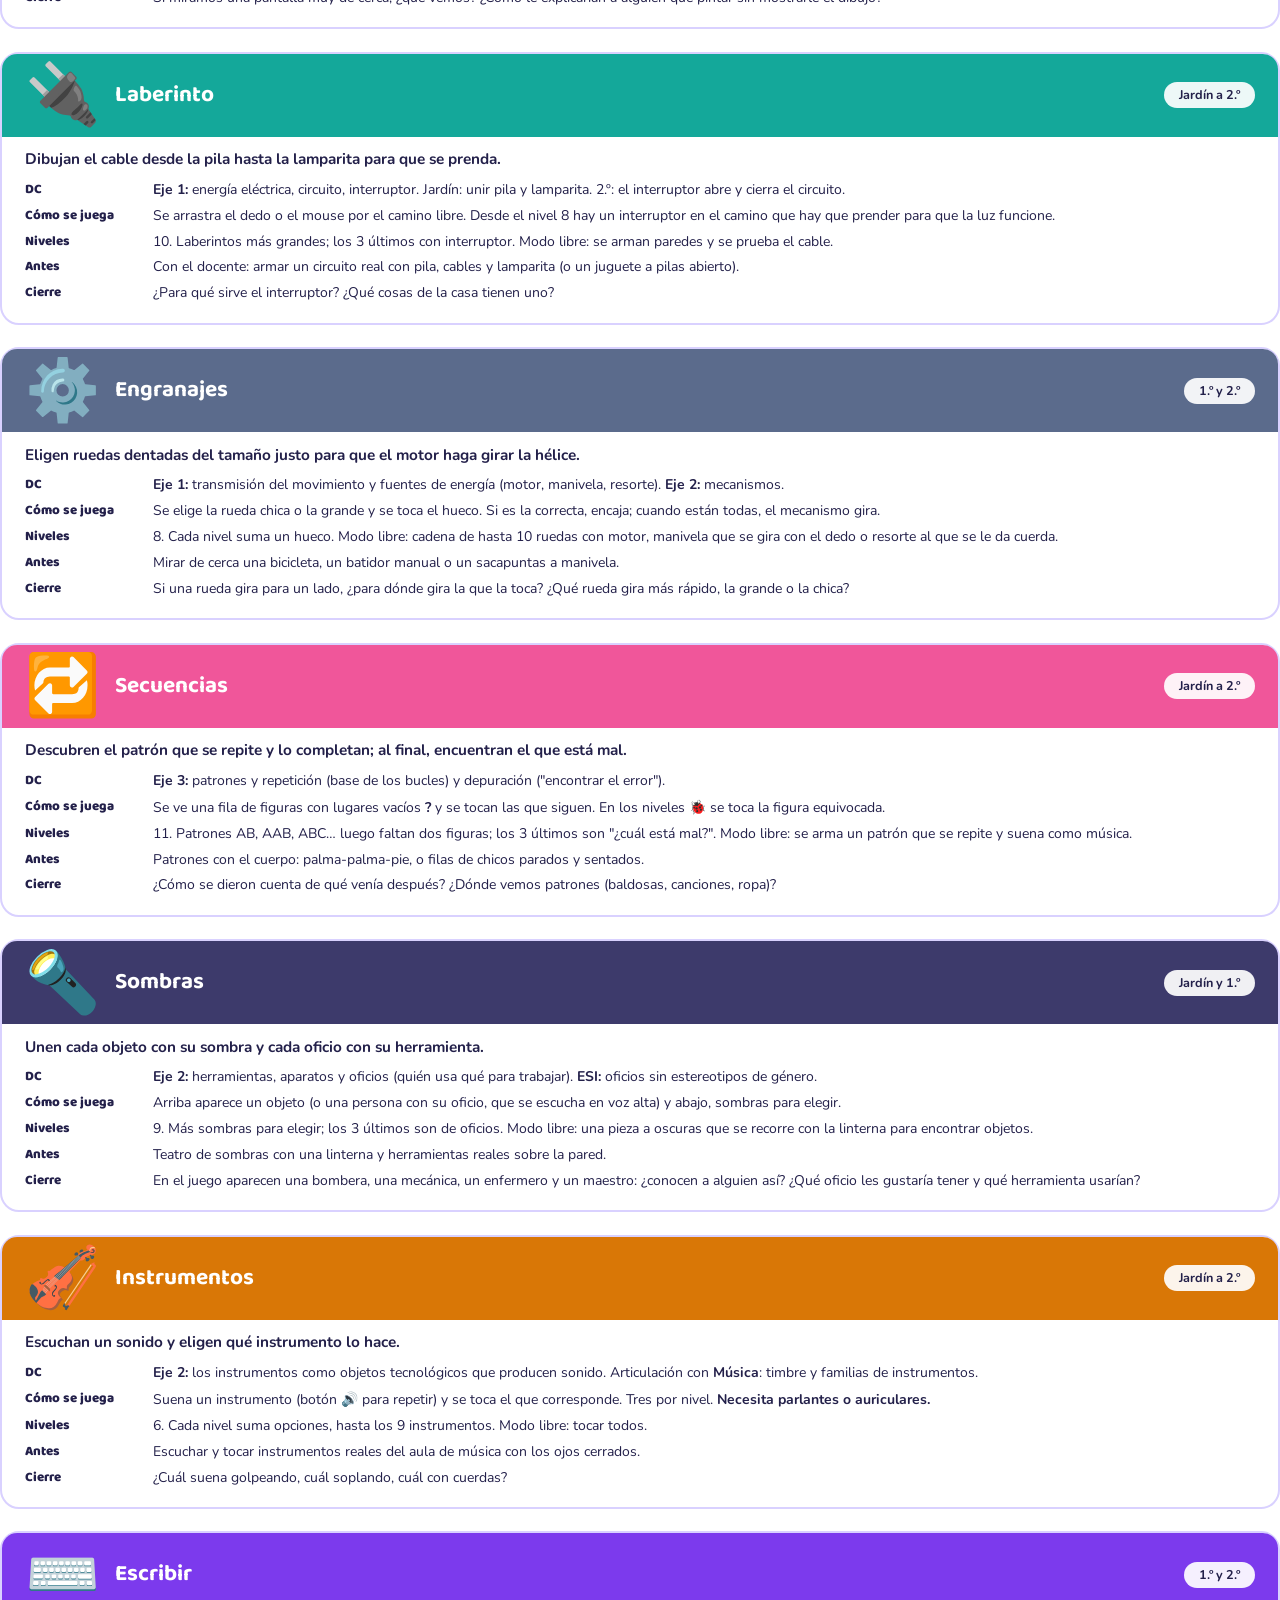
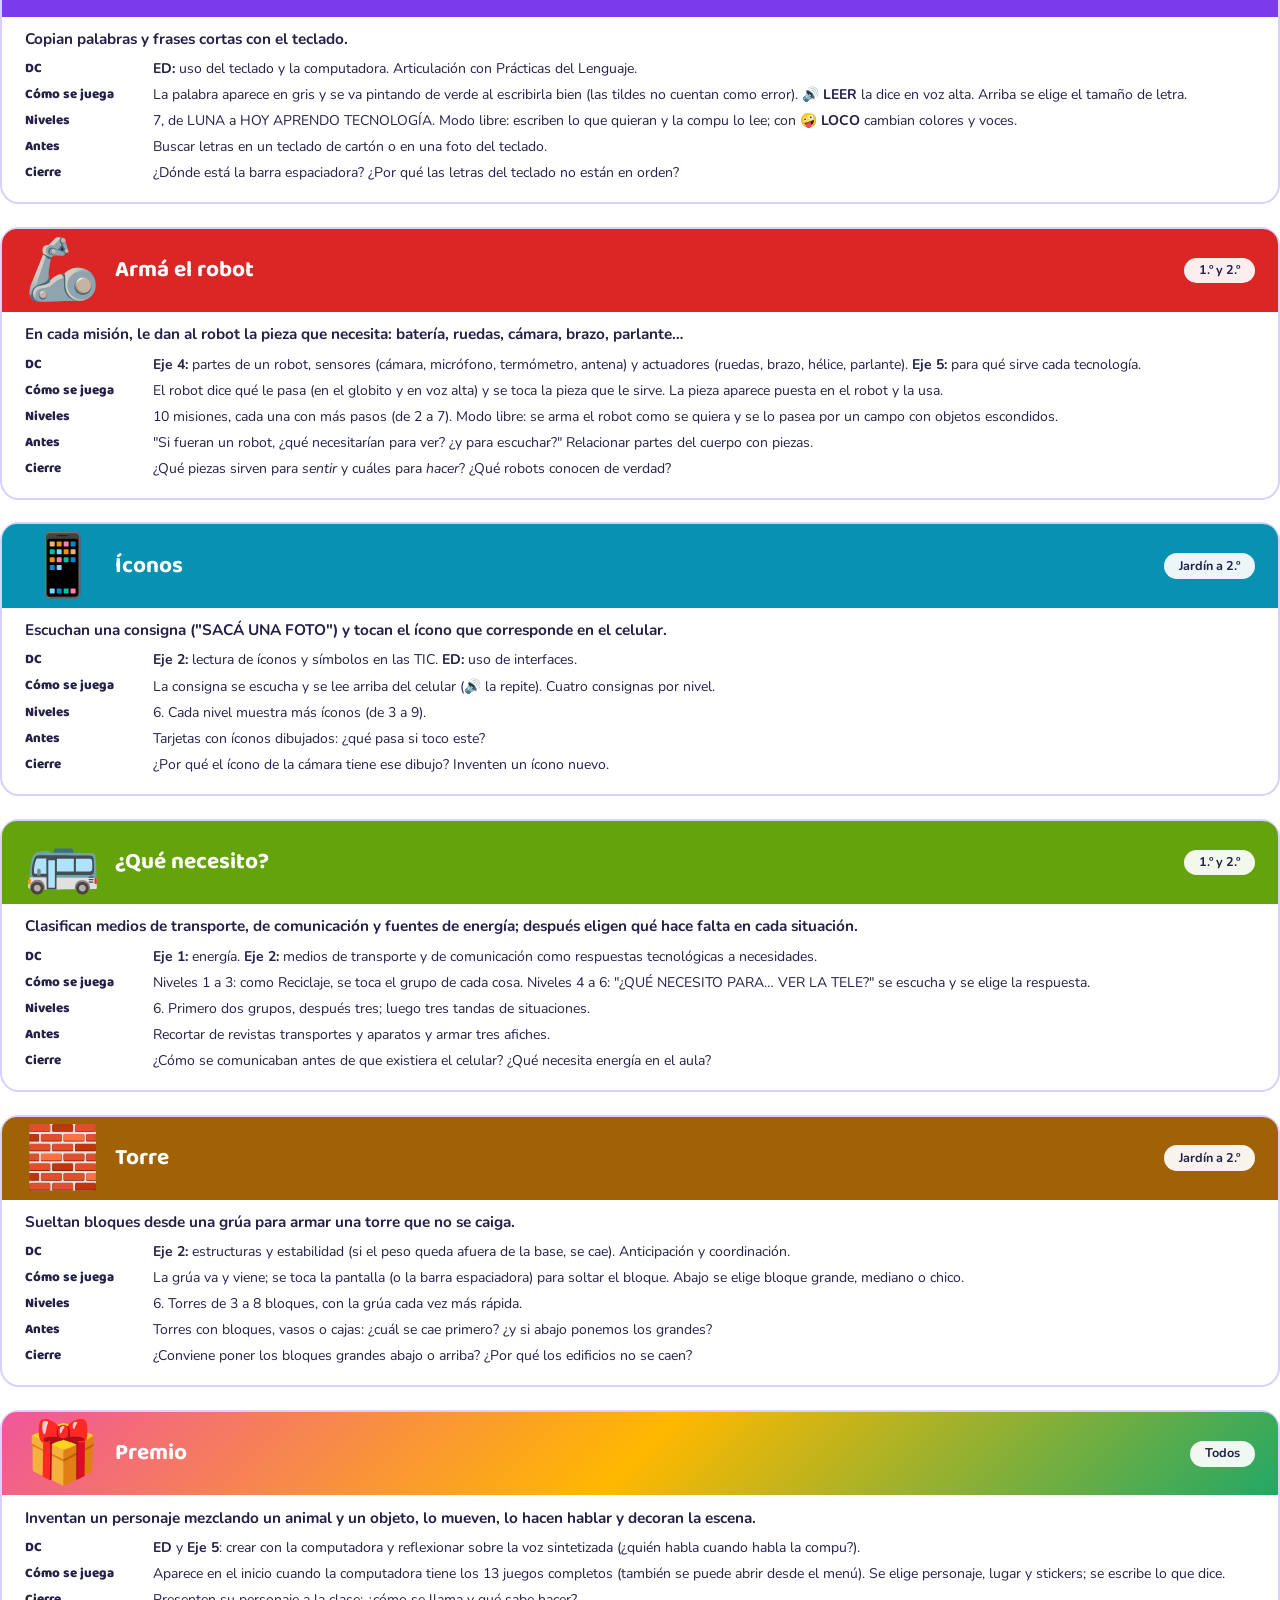
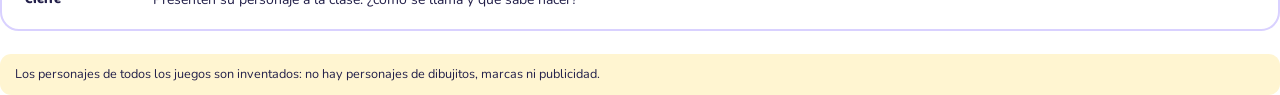
==== commit a9823028: "Sacar el botón 6 7 del premio y cambiar los oficios de Sombras - Premio: sin el botón 6 7 (meme), su" ====
--- a/docentes/guia-docente.html
+++ b/docentes/guia-docente.html
@@ -201,7 +201,7 @@
       <dt>Cómo se juega</dt><dd>Arriba aparece un objeto (o una persona con su oficio, que se escucha en voz alta) y abajo, sombras para elegir.</dd>
       <dt>Niveles</dt><dd>9. Más sombras para elegir; los 3 últimos son de oficios. Modo libre: una pieza a oscuras que se recorre con la linterna para encontrar objetos.</dd>
       <dt>Antes</dt><dd>Teatro de sombras con una linterna y herramientas reales sobre la pared.</dd>
-      <dt>Cierre</dt><dd>¿Una mujer puede ser bombera? ¿Un varón puede ser peluquero? ¿Qué herramienta usarían ustedes?</dd>
+      <dt>Cierre</dt><dd>En el juego aparecen una bombera, una mecánica, un enfermero y un maestro: ¿conocen a alguien así? ¿Qué oficio les gustaría tener y qué herramienta usarían?</dd>
     </dl></div>
 
   <div class="ficha"><header style="background:#D97706"><span class="i">🎻</span><h3>Instrumentos</h3><span class="grado">Jardín a 2.º</span></header>
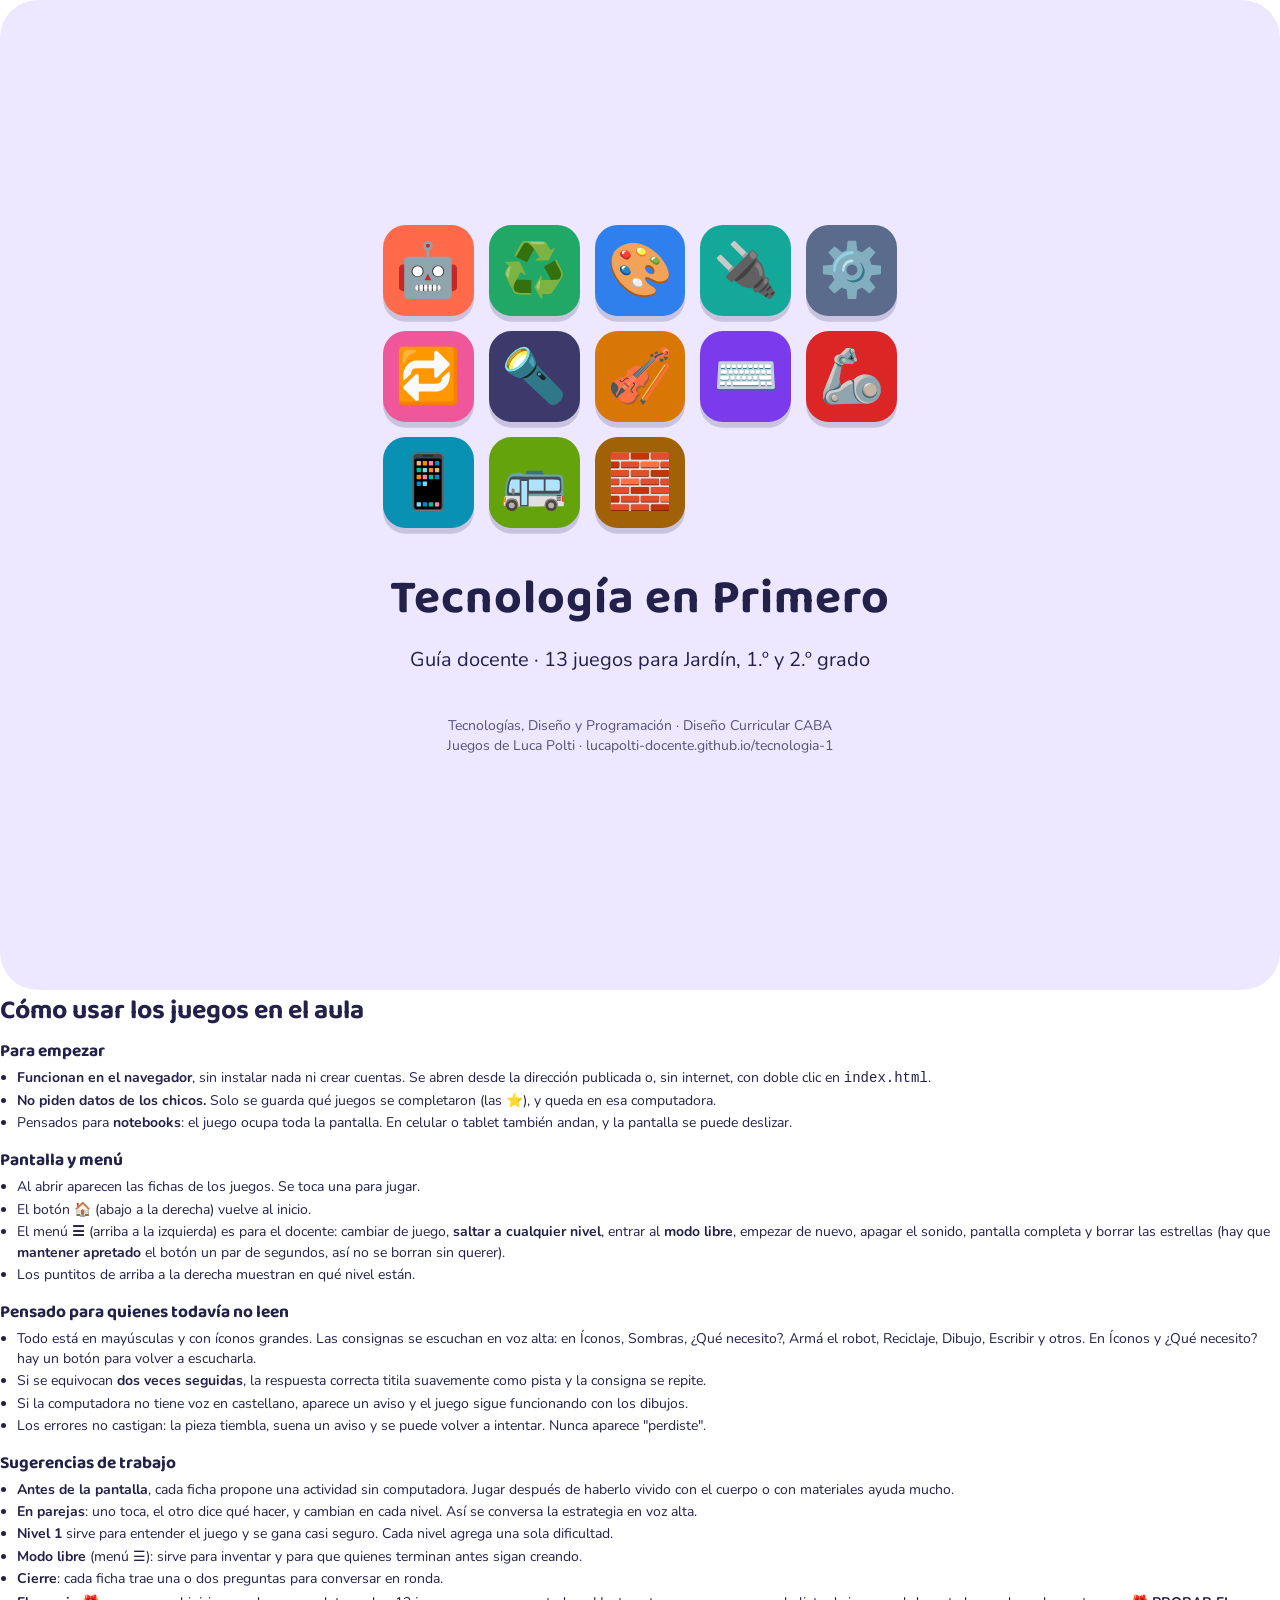
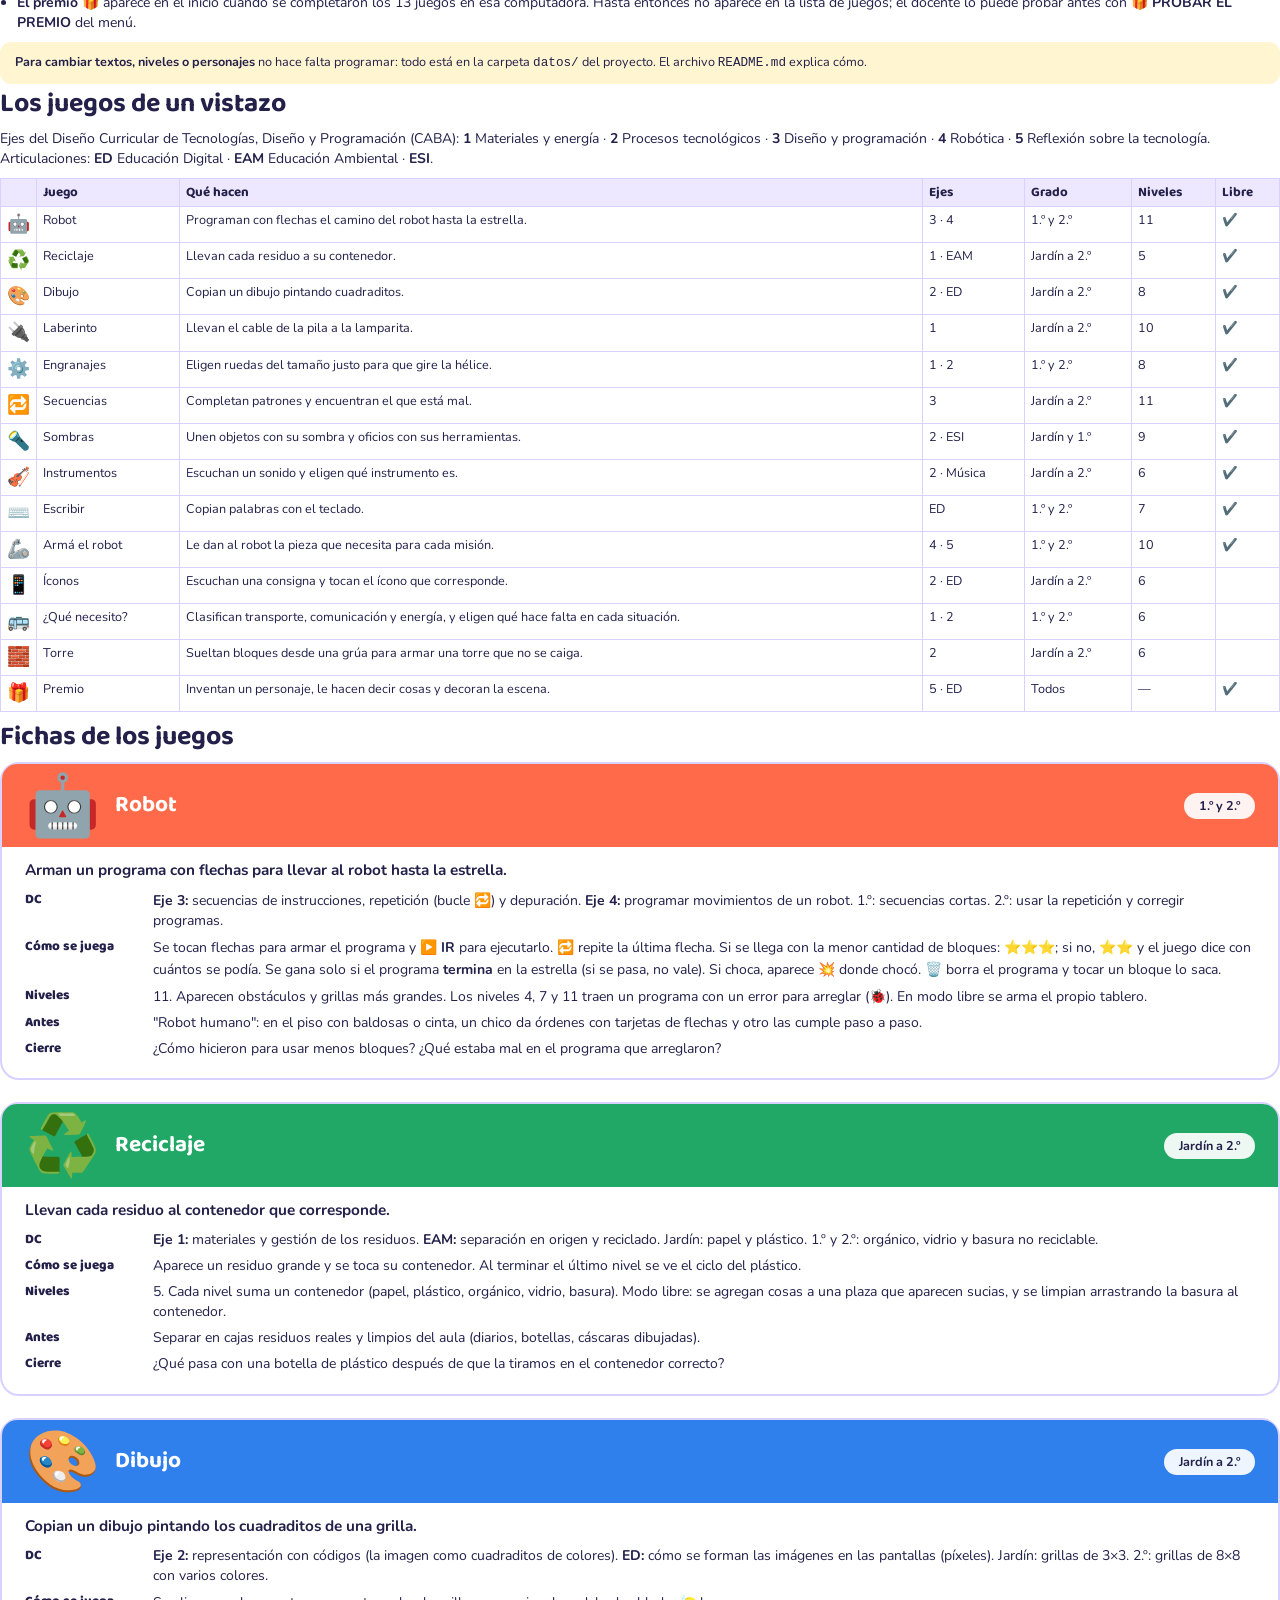
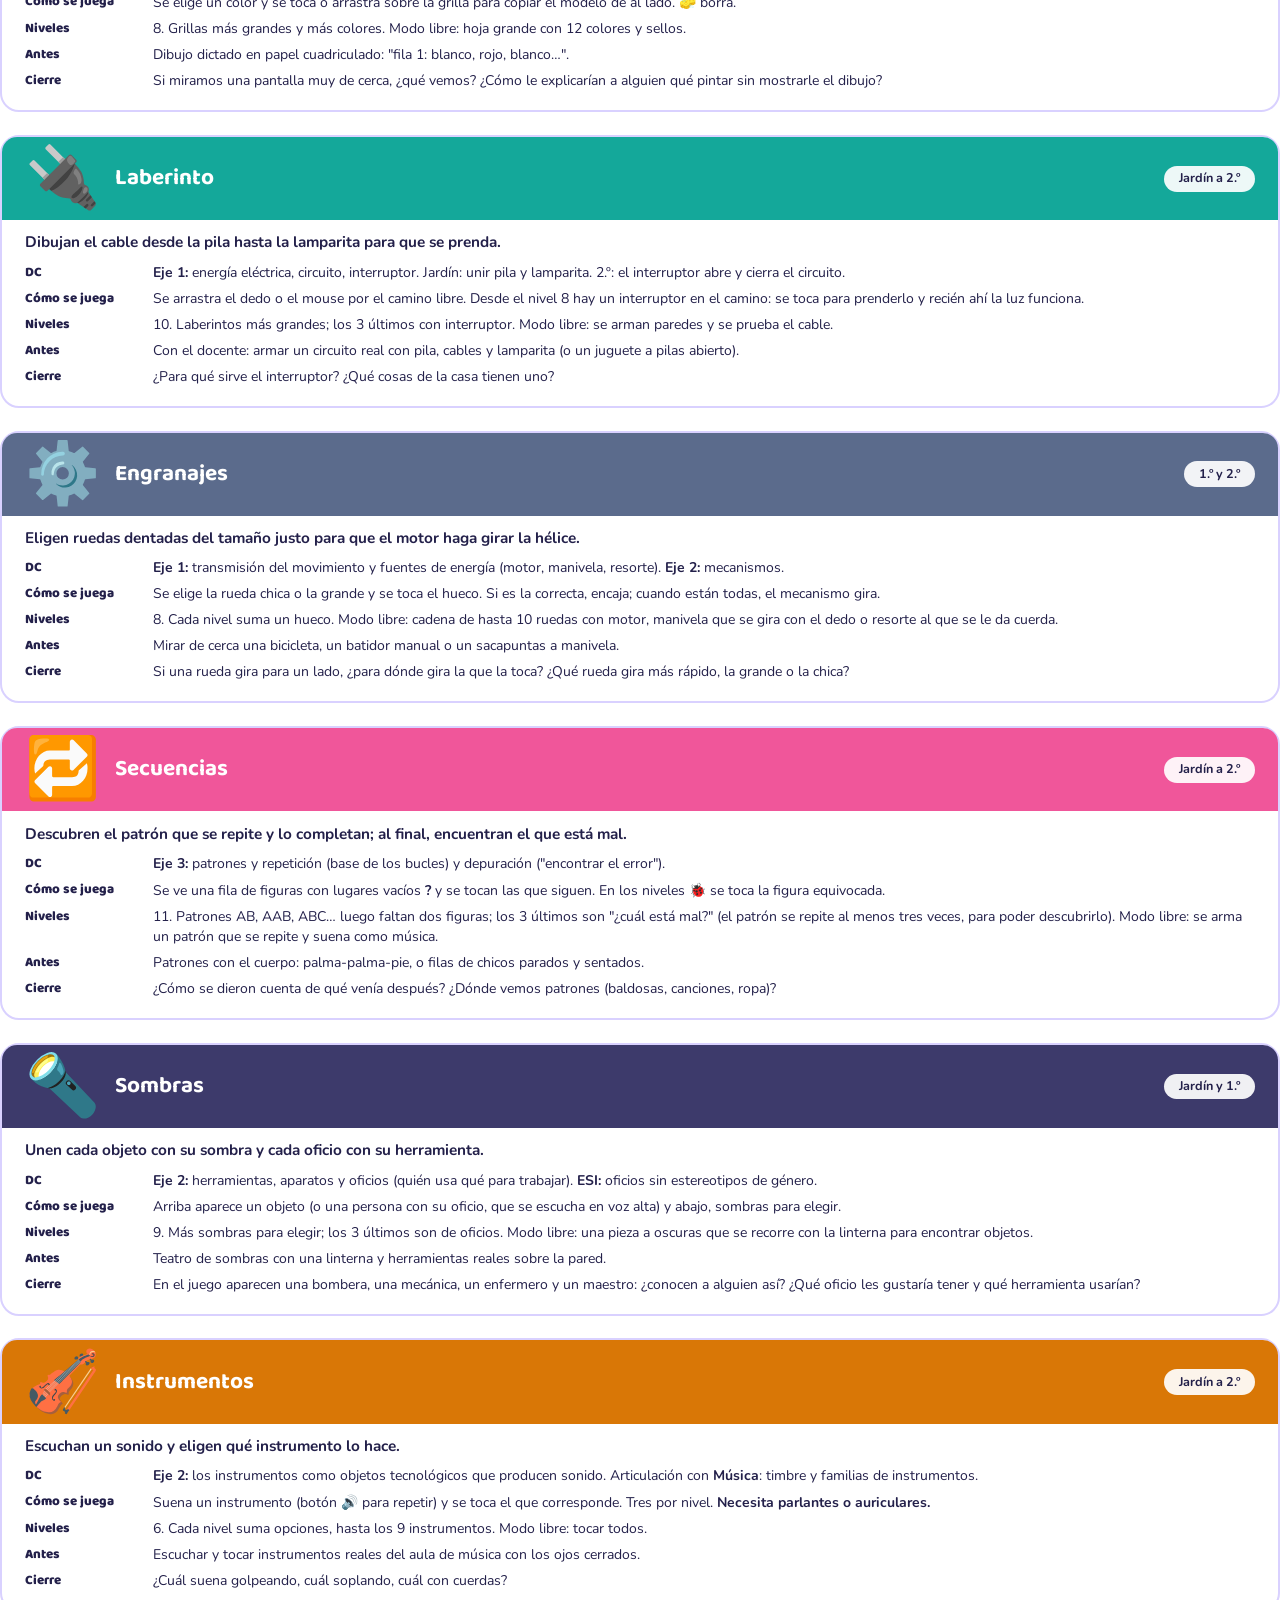
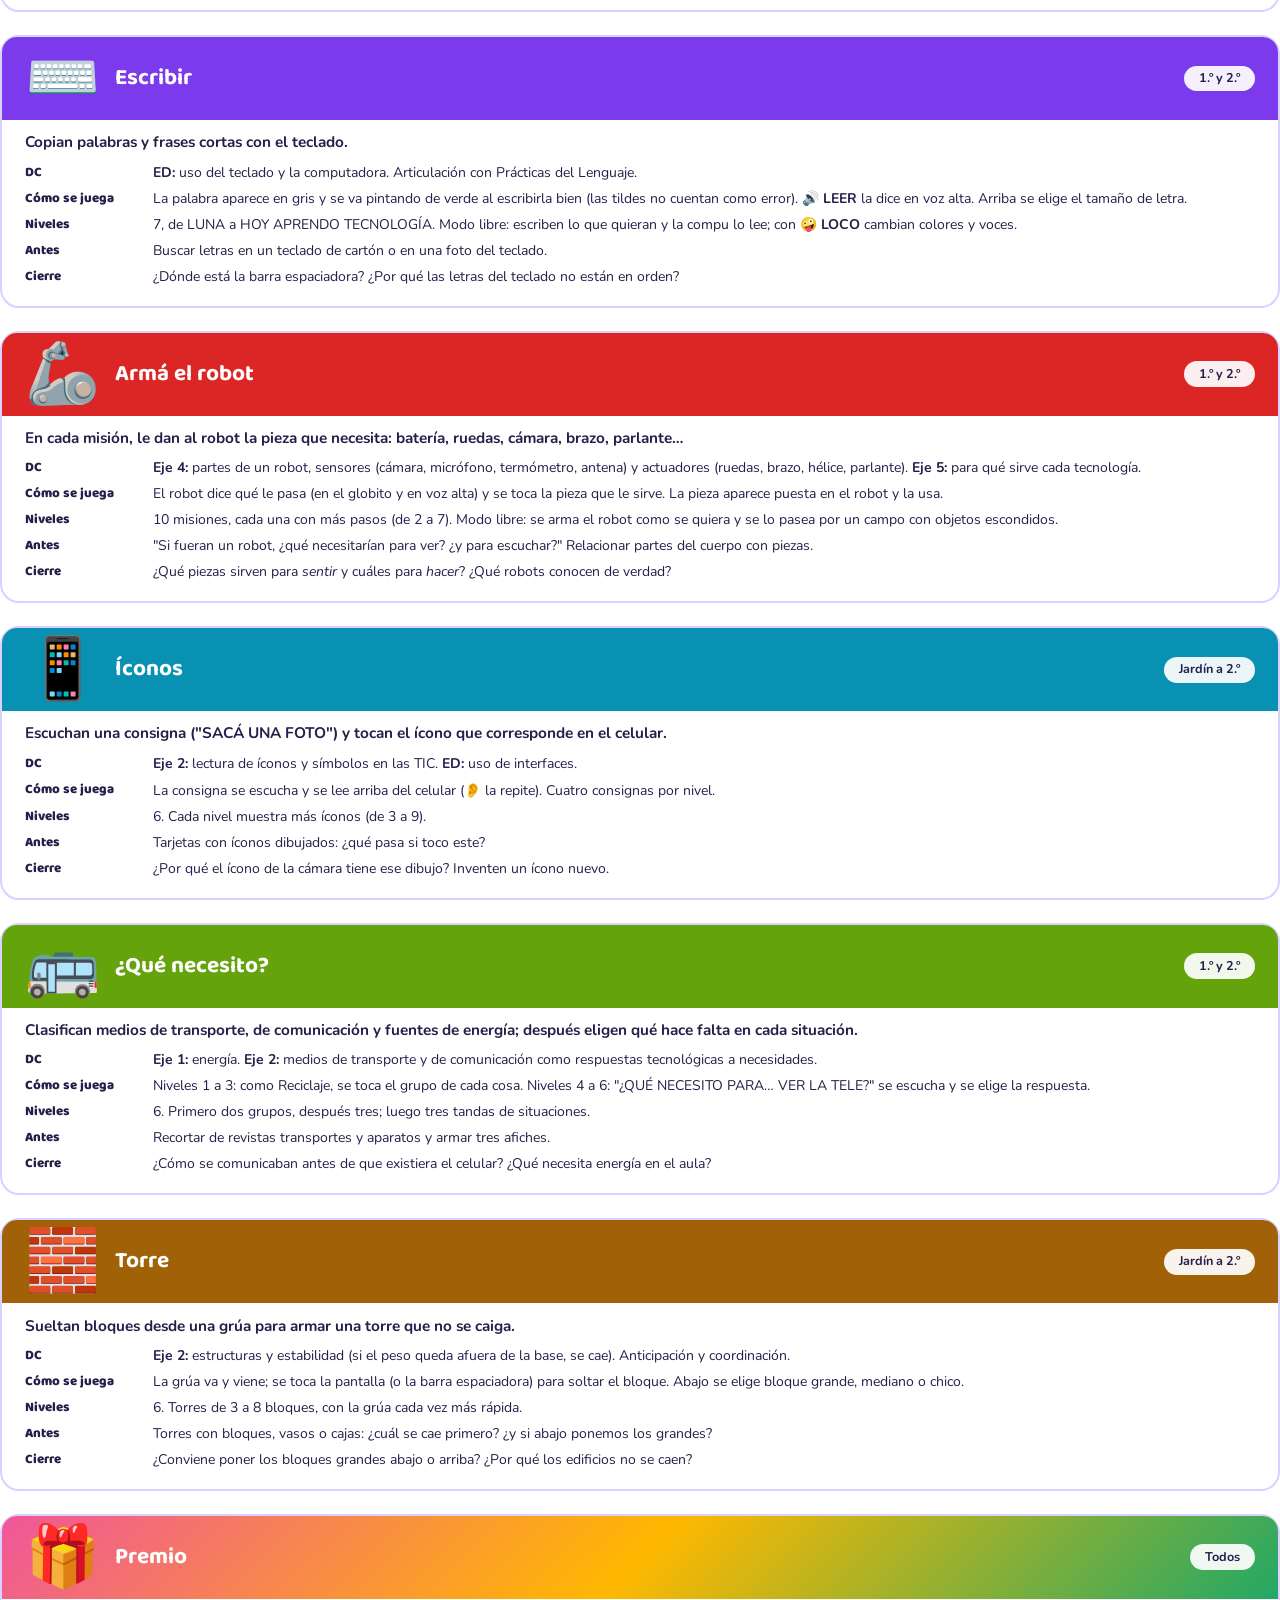
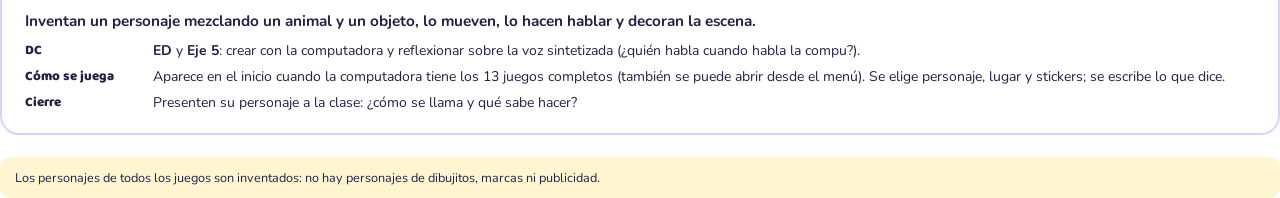
==== commit 4727fdd3: "Guía docente y README al día con los cambios; en el celular la página no se corre de costado con las" ====
--- a/docentes/guia-docente.html
+++ b/docentes/guia-docente.html
@@ -78,12 +78,13 @@
   <ul>
     <li>Al abrir aparecen las fichas de los juegos. Se toca una para jugar.</li>
     <li>El botón <span class="emo">🏠</span> (abajo a la derecha) vuelve al inicio.</li>
-    <li>El menú <b>☰</b> (arriba a la izquierda) es para el docente: cambiar de juego, <b>saltar a cualquier nivel</b>, entrar al <b>modo libre</b>, empezar de nuevo, apagar el sonido, pantalla completa y borrar las estrellas.</li>
+    <li>El menú <b>☰</b> (arriba a la izquierda) es para el docente: cambiar de juego, <b>saltar a cualquier nivel</b>, entrar al <b>modo libre</b>, empezar de nuevo, apagar el sonido, pantalla completa y borrar las estrellas (hay que <b>mantener apretado</b> el botón un par de segundos, así no se borran sin querer).</li>
     <li>Los puntitos de arriba a la derecha muestran en qué nivel están.</li>
   </ul>
   <h3>Pensado para quienes todavía no leen</h3>
   <ul>
-    <li>Todo está en mayúsculas y con íconos grandes. Las consignas de Íconos, Sombras, ¿Qué necesito? y Armá el robot se escuchan en voz alta (botón <span class="emo">🔊</span> para repetir).</li>
+    <li>Todo está en mayúsculas y con íconos grandes. Las consignas se escuchan en voz alta: en Íconos, Sombras, ¿Qué necesito?, Armá el robot, Reciclaje, Dibujo, Escribir y otros. En Íconos y ¿Qué necesito? hay un botón para volver a escucharla.</li>
+    <li>Si se equivocan <b>dos veces seguidas</b>, la respuesta correcta titila suavemente como pista y la consigna se repite.</li>
     <li>Si la computadora no tiene voz en castellano, aparece un aviso y el juego sigue funcionando con los dibujos.</li>
     <li>Los errores no castigan: la pieza tiembla, suena un aviso y se puede volver a intentar. Nunca aparece "perdiste".</li>
   </ul>
@@ -94,7 +95,7 @@
     <li><b>Nivel 1</b> sirve para entender el juego y se gana casi seguro. Cada nivel agrega una sola dificultad.</li>
     <li><b>Modo libre</b> (menú ☰): sirve para inventar y para que quienes terminan antes sigan creando.</li>
     <li><b>Cierre</b>: cada ficha trae una o dos preguntas para conversar en ronda.</li>
-    <li><b>El premio <span class="emo">🎁</span></b> aparece en el inicio cuando se completaron los 13 juegos en esa computadora. Desde el menú se puede probar antes.</li>
+    <li><b>El premio <span class="emo">🎁</span></b> aparece en el inicio cuando se completaron los 13 juegos en esa computadora. Hasta entonces no aparece en la lista de juegos; el docente lo puede probar antes con <b>🎁 PROBAR EL PREMIO</b> del menú.</li>
   </ul>
   <div class="nota"><b>Para cambiar textos, niveles o personajes</b> no hace falta programar: todo está en la carpeta <code>datos/</code> del proyecto. El archivo <code>README.md</code> explica cómo.</div>
 </section>
@@ -132,7 +133,7 @@
     <p class="que">Arman un programa con flechas para llevar al robot hasta la estrella.</p>
     <dl>
       <dt>DC</dt><dd><b>Eje 3:</b> secuencias de instrucciones, repetición (bucle <span class="emo">🔁</span>) y depuración. <b>Eje 4:</b> programar movimientos de un robot. 1.º: secuencias cortas. 2.º: usar la repetición y corregir programas.</dd>
-      <dt>Cómo se juega</dt><dd>Se tocan flechas para armar el programa y <b>▶ IR</b> para ejecutarlo. <span class="emo">🔁</span> repite la última flecha. Si se llega con la menor cantidad de bloques: <span class="emo">⭐⭐⭐</span>; si no, <span class="emo">⭐⭐</span> y el juego dice con cuántos se podía.</dd>
+      <dt>Cómo se juega</dt><dd>Se tocan flechas para armar el programa y <b>▶ IR</b> para ejecutarlo. <span class="emo">🔁</span> repite la última flecha. Si se llega con la menor cantidad de bloques: <span class="emo">⭐⭐⭐</span>; si no, <span class="emo">⭐⭐</span> y el juego dice con cuántos se podía. Se gana solo si el programa <b>termina</b> en la estrella (si se pasa, no vale). Si choca, aparece <span class="emo">💥</span> donde chocó. <span class="emo">🗑️</span> borra el programa y tocar un bloque lo saca.</dd>
       <dt>Niveles</dt><dd>11. Aparecen obstáculos y grillas más grandes. Los niveles 4, 7 y 11 traen un programa con un error para arreglar (<span class="emo">🐞</span>). En modo libre se arma el propio tablero.</dd>
       <dt>Antes</dt><dd>"Robot humano": en el piso con baldosas o cinta, un chico da órdenes con tarjetas de flechas y otro las cumple paso a paso.</dd>
       <dt>Cierre</dt><dd>¿Cómo hicieron para usar menos bloques? ¿Qué estaba mal en el programa que arreglaron?</dd>
@@ -164,7 +165,7 @@
     <p class="que">Dibujan el cable desde la pila hasta la lamparita para que se prenda.</p>
     <dl>
       <dt>DC</dt><dd><b>Eje 1:</b> energía eléctrica, circuito, interruptor. Jardín: unir pila y lamparita. 2.º: el interruptor abre y cierra el circuito.</dd>
-      <dt>Cómo se juega</dt><dd>Se arrastra el dedo o el mouse por el camino libre. Desde el nivel 8 hay un interruptor en el camino que hay que prender para que la luz funcione.</dd>
+      <dt>Cómo se juega</dt><dd>Se arrastra el dedo o el mouse por el camino libre. Desde el nivel 8 hay un interruptor en el camino: se toca para prenderlo y recién ahí la luz funciona.</dd>
       <dt>Niveles</dt><dd>10. Laberintos más grandes; los 3 últimos con interruptor. Modo libre: se arman paredes y se prueba el cable.</dd>
       <dt>Antes</dt><dd>Con el docente: armar un circuito real con pila, cables y lamparita (o un juguete a pilas abierto).</dd>
       <dt>Cierre</dt><dd>¿Para qué sirve el interruptor? ¿Qué cosas de la casa tienen uno?</dd>
@@ -187,7 +188,7 @@
     <dl>
       <dt>DC</dt><dd><b>Eje 3:</b> patrones y repetición (base de los bucles) y depuración ("encontrar el error").</dd>
       <dt>Cómo se juega</dt><dd>Se ve una fila de figuras con lugares vacíos <b>?</b> y se tocan las que siguen. En los niveles <span class="emo">🐞</span> se toca la figura equivocada.</dd>
-      <dt>Niveles</dt><dd>11. Patrones AB, AAB, ABC… luego faltan dos figuras; los 3 últimos son "¿cuál está mal?". Modo libre: se arma un patrón que se repite y suena como música.</dd>
+      <dt>Niveles</dt><dd>11. Patrones AB, AAB, ABC… luego faltan dos figuras; los 3 últimos son "¿cuál está mal?" (el patrón se repite al menos tres veces, para poder descubrirlo). Modo libre: se arma un patrón que se repite y suena como música.</dd>
       <dt>Antes</dt><dd>Patrones con el cuerpo: palma-palma-pie, o filas de chicos parados y sentados.</dd>
       <dt>Cierre</dt><dd>¿Cómo se dieron cuenta de qué venía después? ¿Dónde vemos patrones (baldosas, canciones, ropa)?</dd>
     </dl></div>
@@ -242,7 +243,7 @@
     <p class="que">Escuchan una consigna ("SACÁ UNA FOTO") y tocan el ícono que corresponde en el celular.</p>
     <dl>
       <dt>DC</dt><dd><b>Eje 2:</b> lectura de íconos y símbolos en las TIC. <b>ED:</b> uso de interfaces.</dd>
-      <dt>Cómo se juega</dt><dd>La consigna se escucha y se lee arriba del celular (<span class="emo">🔊</span> la repite). Cuatro consignas por nivel.</dd>
+      <dt>Cómo se juega</dt><dd>La consigna se escucha y se lee arriba del celular (<span class="emo">👂</span> la repite). Cuatro consignas por nivel.</dd>
       <dt>Niveles</dt><dd>6. Cada nivel muestra más íconos (de 3 a 9).</dd>
       <dt>Antes</dt><dd>Tarjetas con íconos dibujados: ¿qué pasa si toco este?</dd>
       <dt>Cierre</dt><dd>¿Por qué el ícono de la cámara tiene ese dibujo? Inventen un ícono nuevo.</dd>
